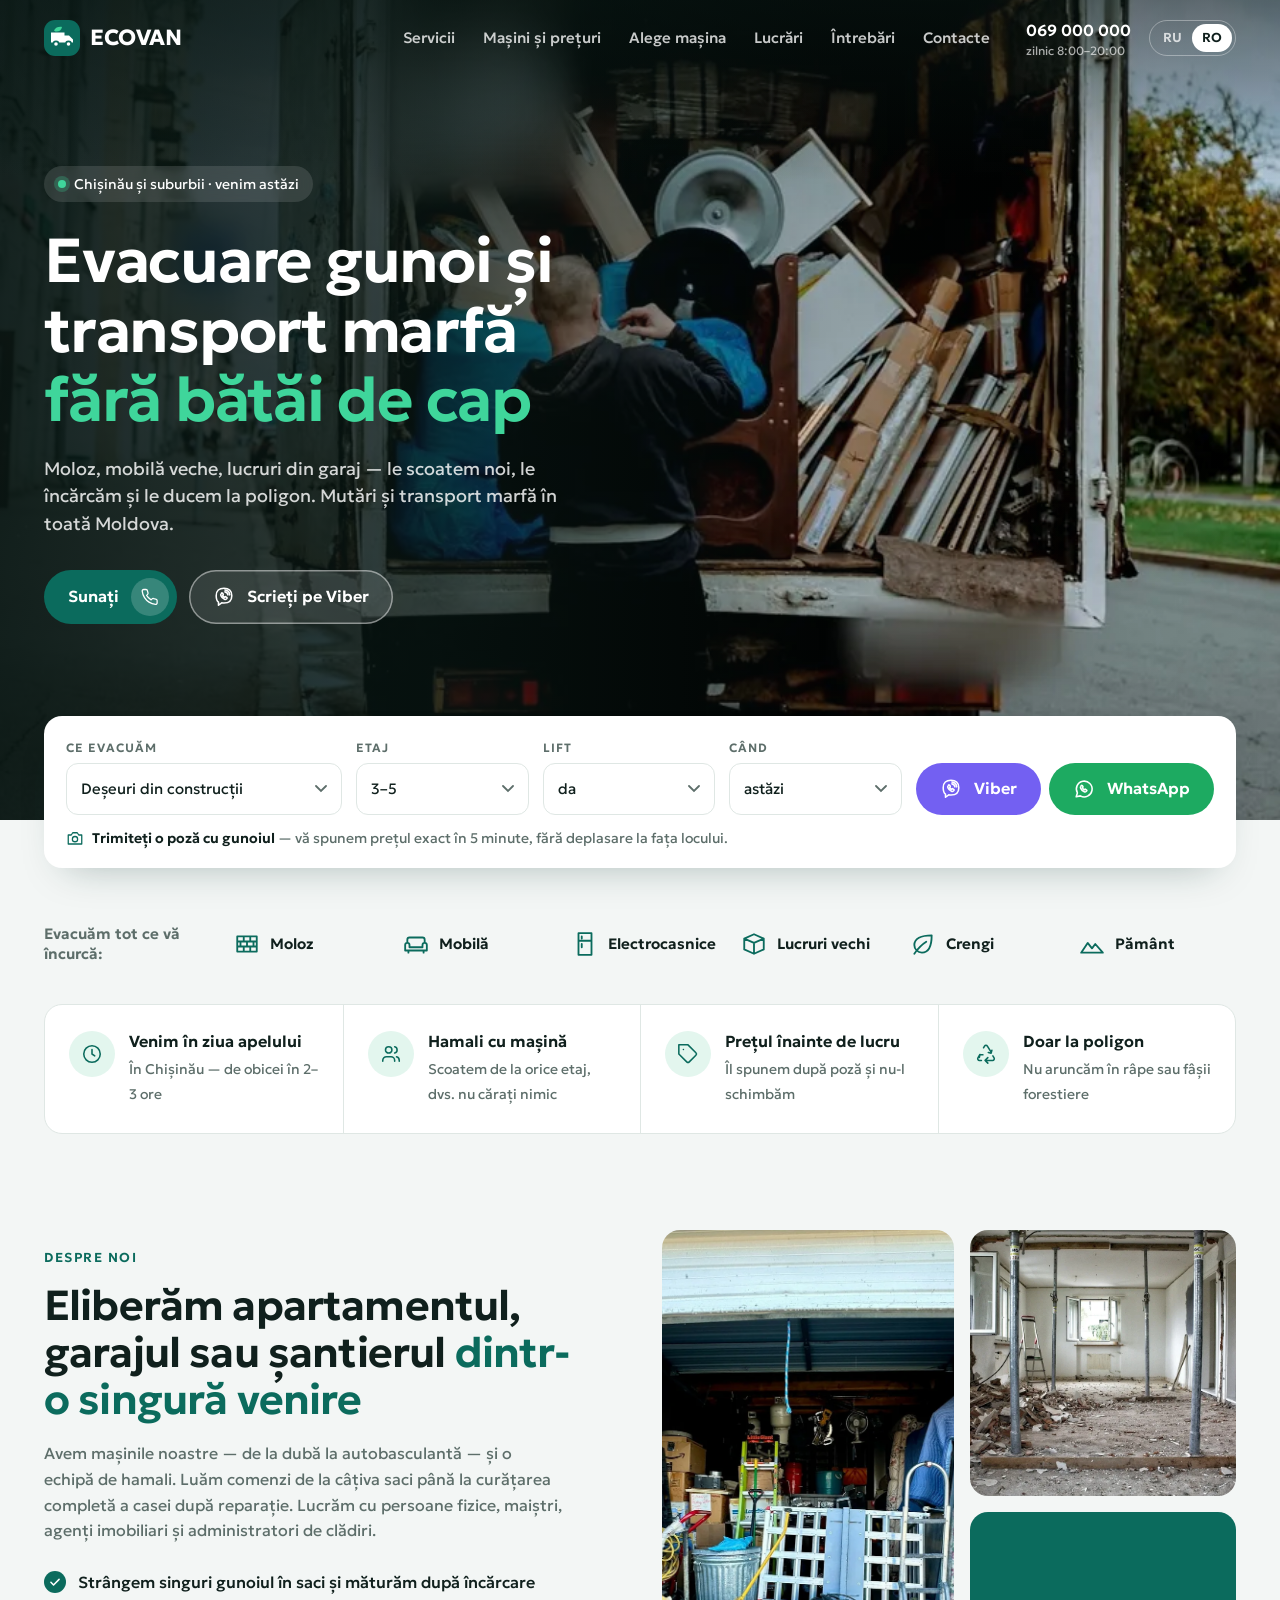
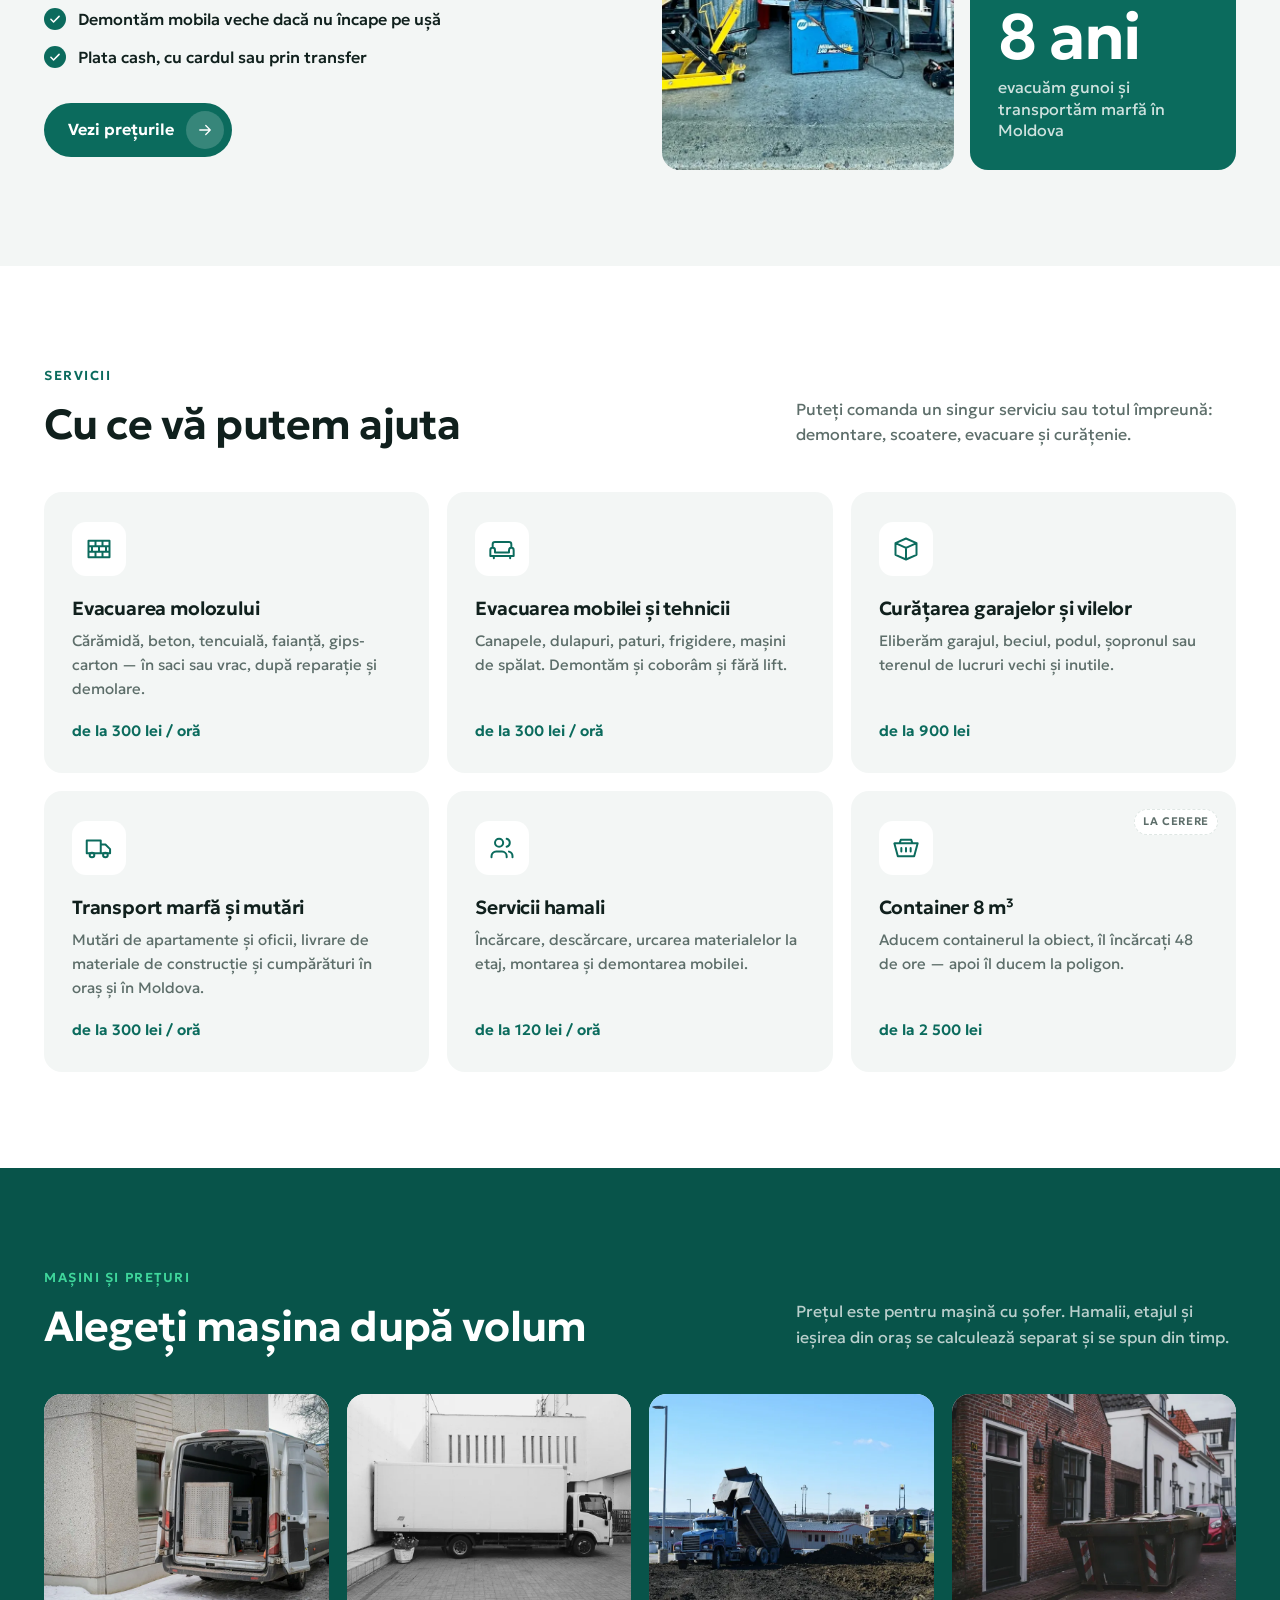
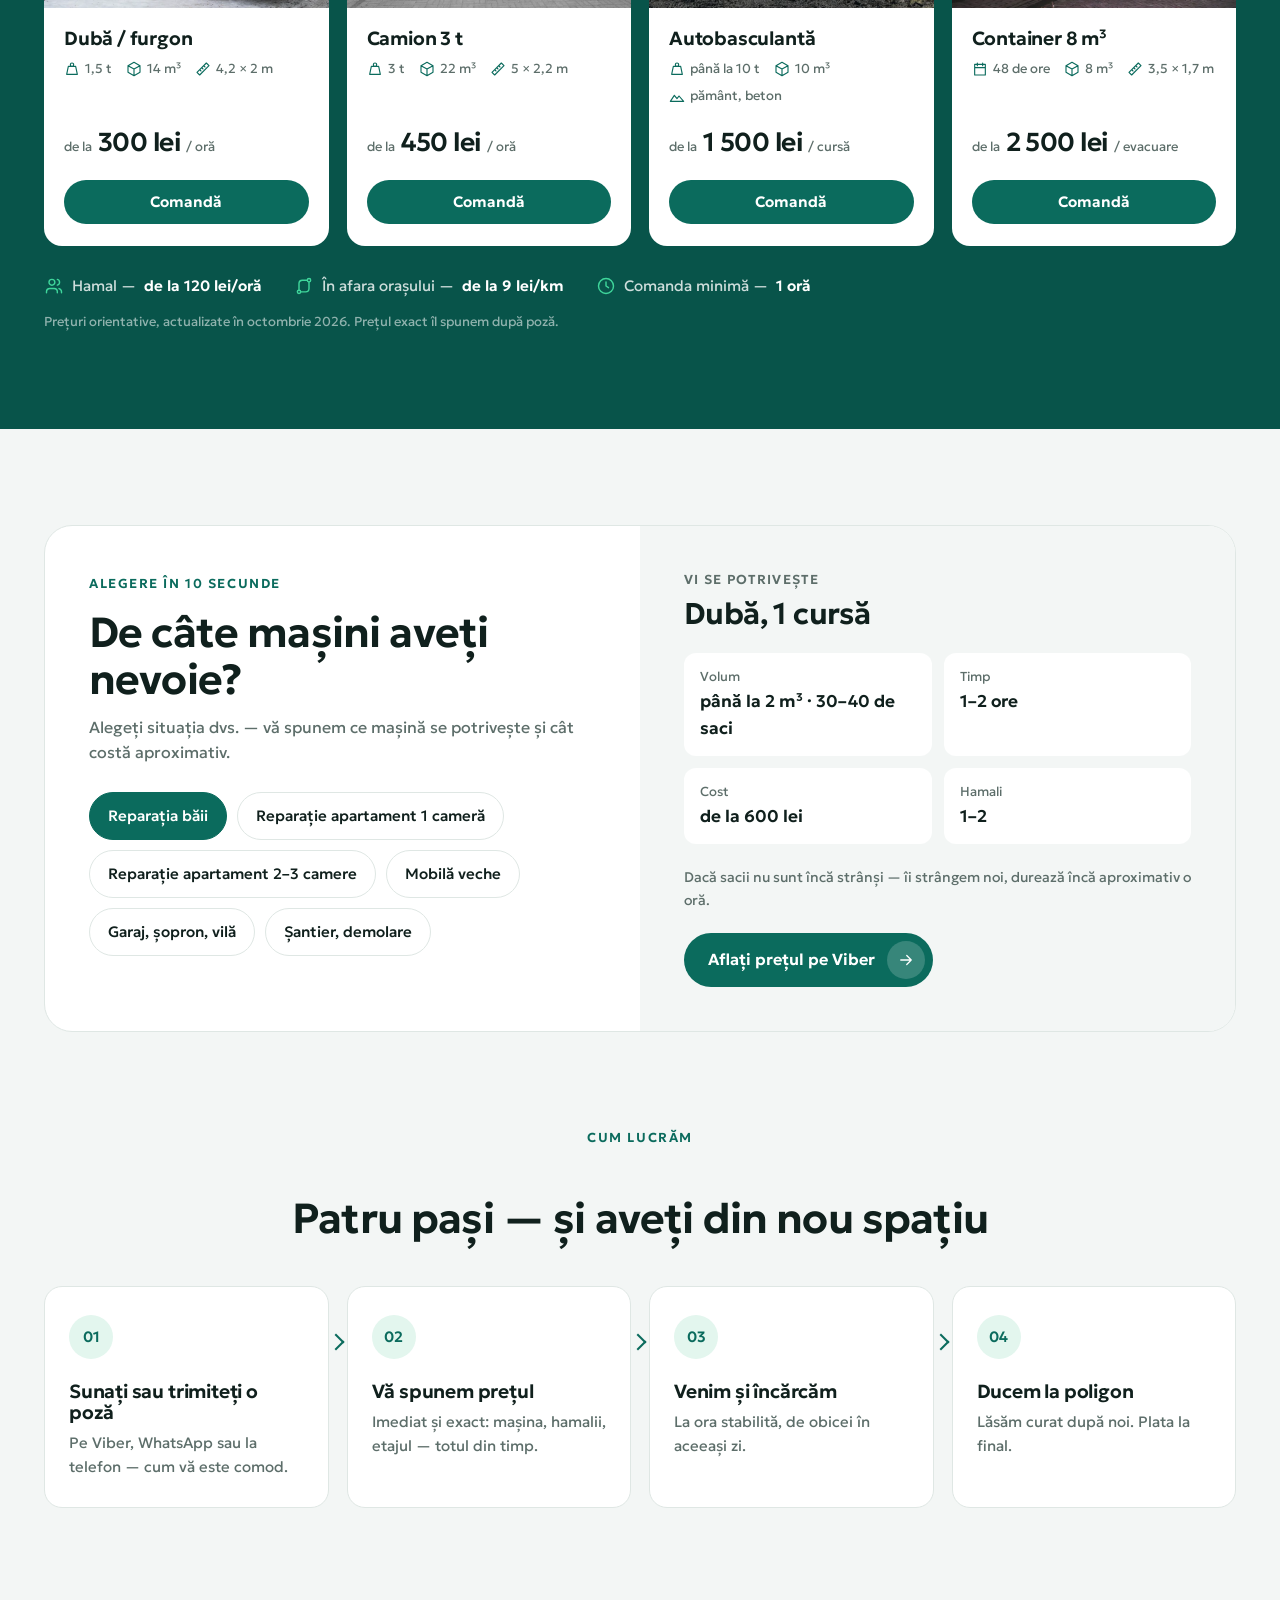
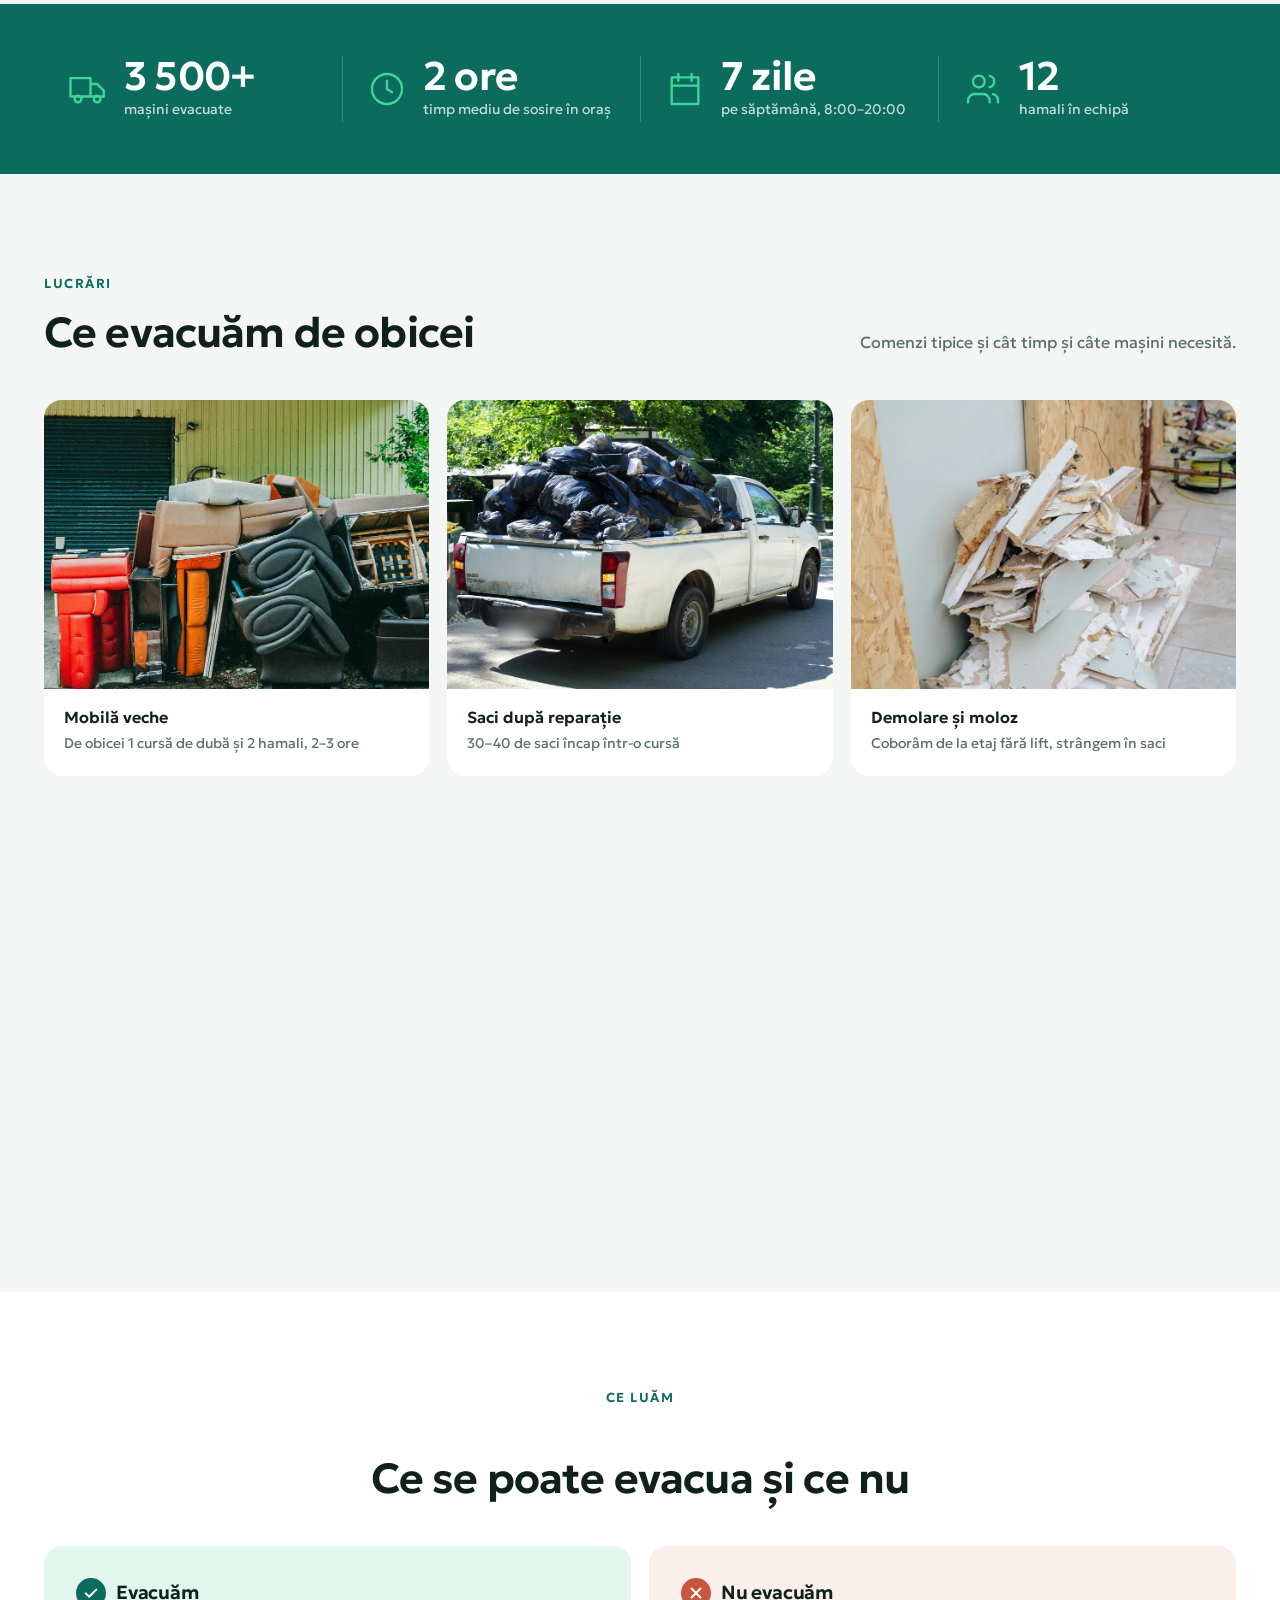
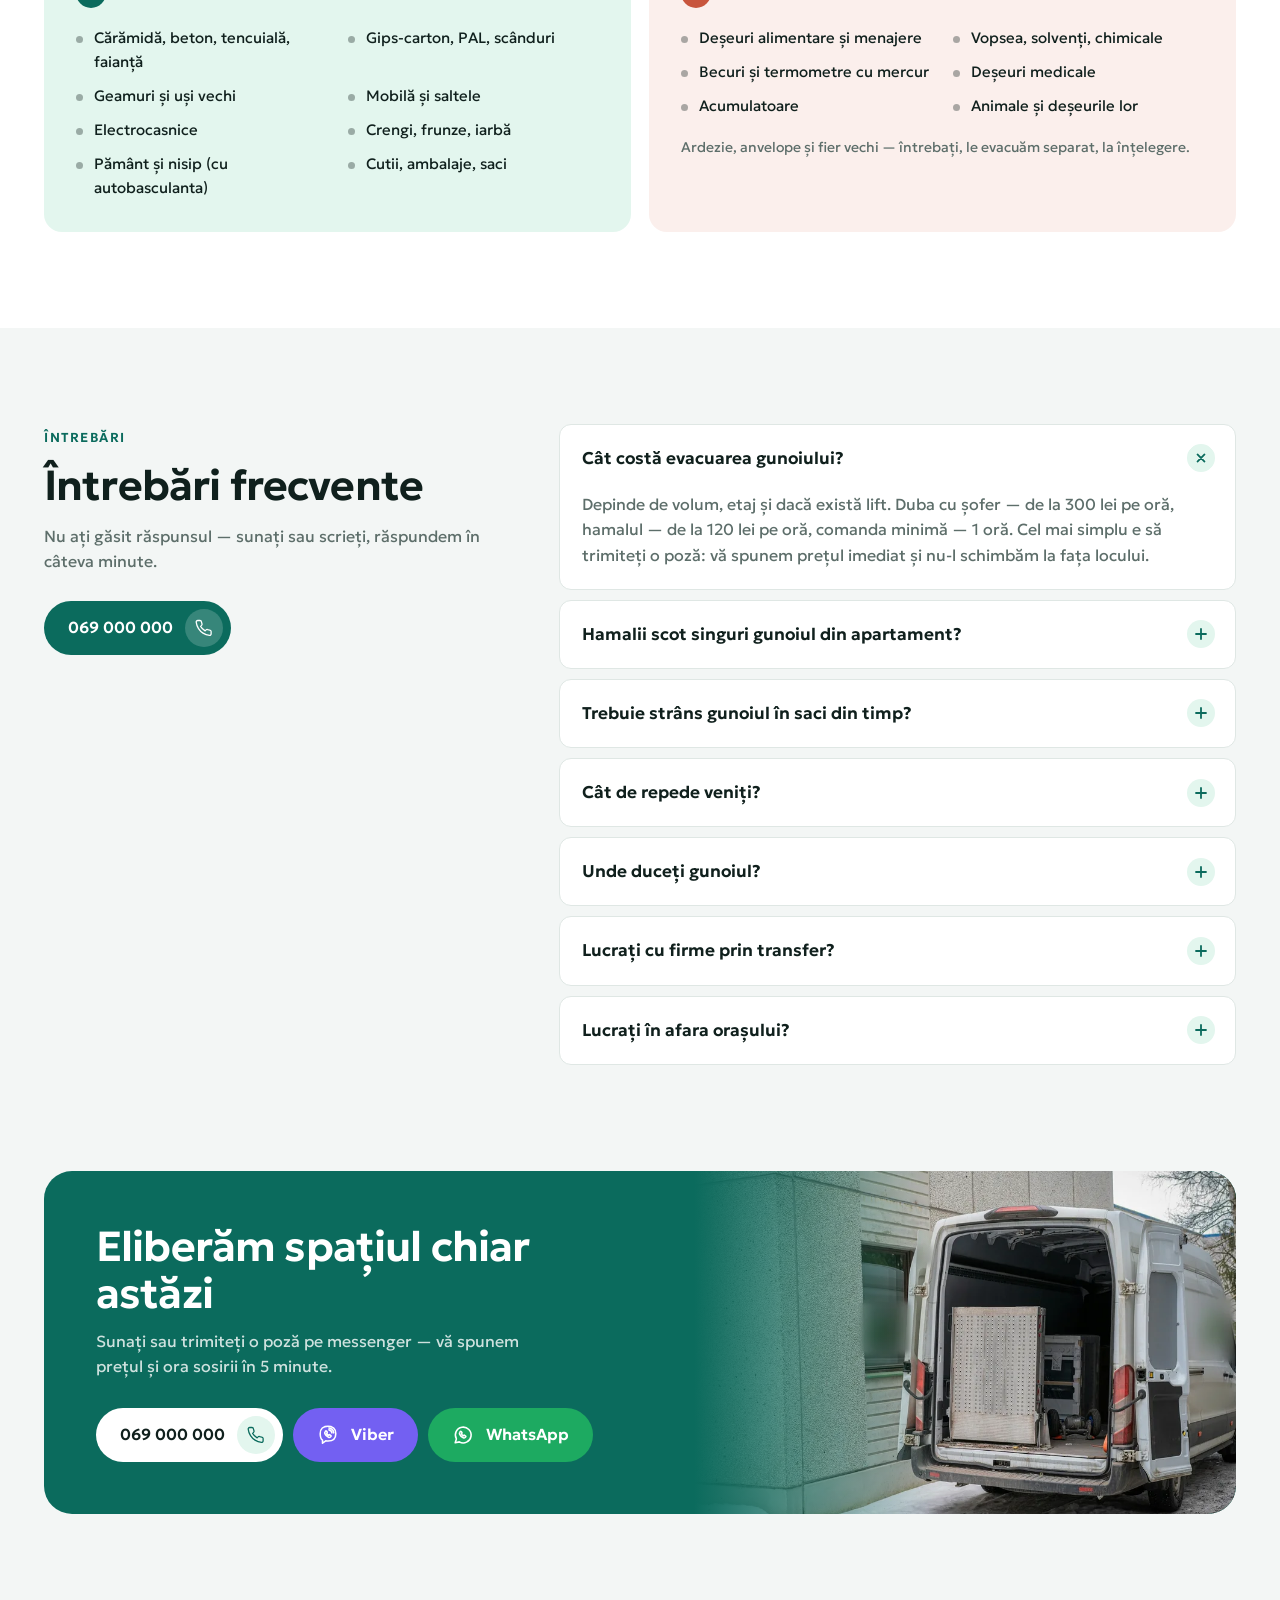
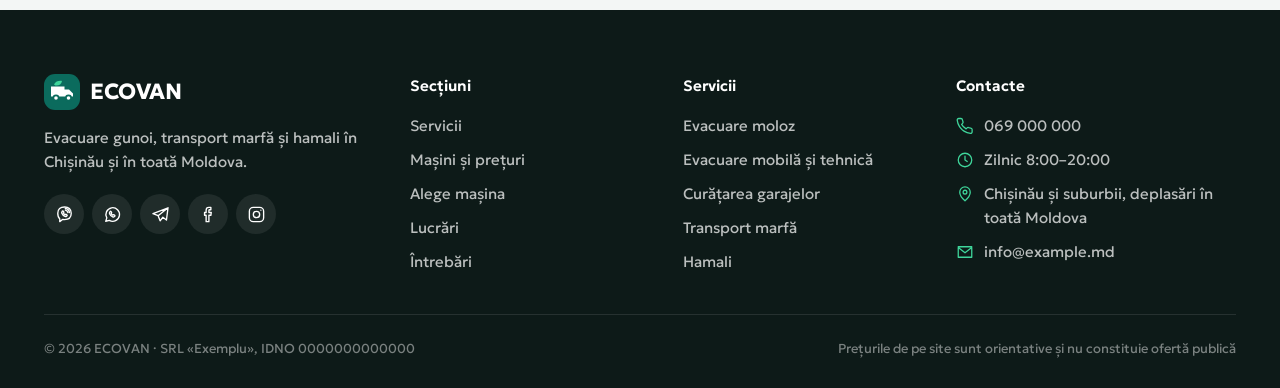
==== ro.html @ e7091908 "Add files via upload" ====
<!doctype html>
<html lang="ro">
<head>
<meta charset="utf-8">
<meta name="viewport" content="width=device-width,initial-scale=1">
<title>Evacuare gunoi și transport marfă în Chișinău — ECOVAN · 069 000 000</title>
<meta name="description" content="Evacuarea deșeurilor din construcții, a mobilei vechi și a lucrurilor inutile, cu hamali. Transport marfă și mutări în Chișinău și Moldova. Dubă de la 300 lei/oră, venim în ziua apelului. Trimiteți o poză — vă spunem prețul.">
<link rel="canonical" href="https://webonix-md.github.io/vyvoz/ro.html">
<link rel="alternate" hreflang="ru" href="https://webonix-md.github.io/vyvoz/">
<link rel="alternate" hreflang="ro" href="https://webonix-md.github.io/vyvoz/ro.html">
<meta property="og:type" content="website">
<meta property="og:locale" content="ro_RO">
<meta property="og:title" content="Evacuare gunoi și transport marfă în Chișinău — ECOVAN">
<meta property="og:description" content="Moloz, mobilă, lucruri vechi — scoatem, încărcăm, evacuăm. Dubă de la 300 lei/oră. Trimiteți o poză — vă spunem prețul.">
<meta property="og:url" content="https://webonix-md.github.io/vyvoz/ro.html">
<meta property="og:image" content="https://webonix-md.github.io/vyvoz/img/og/og-square-ro.jpg">
<meta property="og:image:width" content="1200">
<meta property="og:image:height" content="1200">
<meta name="theme-color" content="#0B6B5D">
<link rel="icon" href="favicon.svg" type="image/svg+xml">
<link rel="preload" href="fonts/Geologica-SemiBold.woff2" as="font" type="font/woff2" crossorigin>
<link rel="preload" href="fonts/Geologica-Regular.woff2" as="font" type="font/woff2" crossorigin>
<link rel="stylesheet" href="style.css">
<script type="application/ld+json">
{"@context":"https://schema.org","@type":"MovingCompany","name":"ECOVAN","description":"Evacuare gunoi, transport marfă și hamali în Chișinău","telephone":"+37369000000","url":"https://webonix-md.github.io/vyvoz/ro.html","image":"https://webonix-md.github.io/vyvoz/img/og/og-square-ro.jpg","priceRange":"de la 300 MDL","areaServed":"Chișinău","address":{"@type":"PostalAddress","addressLocality":"Chișinău","addressCountry":"MD"},"openingHours":"Mo-Su 08:00-20:00"}
</script>
</head>
<body>

<!-- ============ ИКОНКИ ============ -->
<svg width="0" height="0" style="position:absolute" aria-hidden="true">
  <symbol id="i-arrow" viewBox="0 0 24 24"><path d="M5 12h14M13 6l6 6-6 6"/></symbol>
  <symbol id="i-phone" viewBox="0 0 24 24"><path d="M21.5 16.9v3a2 2 0 0 1-2.2 2 19.8 19.8 0 0 1-8.6-3.1 19.5 19.5 0 0 1-6-6A19.8 19.8 0 0 1 1.6 4.2 2 2 0 0 1 3.6 2h3a2 2 0 0 1 2 1.7c.1.9.4 1.8.7 2.7a2 2 0 0 1-.5 2.1L7.5 9.8a16 16 0 0 0 6 6l1.3-1.3a2 2 0 0 1 2.1-.4c.9.3 1.8.6 2.7.7a2 2 0 0 1 1.9 2.1z"/></symbol>
  <symbol id="i-viber" viewBox="0 0 24 24"><path d="M12 2.5c5.2 0 8.5 2.4 8.5 8s-3.3 8-8.5 8c-.9 0-1.7-.1-2.5-.2L6 21v-3.5c-1.8-1.3-2.5-3.6-2.5-7 0-5.6 3.3-8 8.5-8z"/><path d="M9.3 7.7c.3-.3.7-.3 1 0l.8 1.1c.2.3.2.7-.1 1l-.4.4c.4.9 1.2 1.7 2.1 2.1l.4-.4c.3-.3.7-.3 1-.1l1.1.8c.3.3.3.7 0 1l-.6.6c-.5.5-1.3.6-2 .3a7.4 7.4 0 0 1-4-4c-.3-.7-.2-1.5.3-2zM13 6.4a4 4 0 0 1 3.3 3.3M13 4.4a6 6 0 0 1 5.3 5.3"/></symbol>
  <symbol id="i-wa" viewBox="0 0 24 24"><path d="M3.5 20.5l1.3-4.2A8.6 8.6 0 1 1 8 19.5z"/><path d="M9 8.2c.3-.3.7-.3 1 0l.8 1.1c.2.3.2.7-.1 1l-.4.4c.4.9 1.2 1.7 2.1 2.1l.4-.4c.3-.3.7-.3 1-.1l1.1.8c.3.3.3.7 0 1l-.6.6c-.5.5-1.3.6-2 .3a7.4 7.4 0 0 1-4-4c-.3-.7-.2-1.5.3-2z"/></symbol>
  <symbol id="i-truck" viewBox="0 0 24 24"><path d="M1.5 5.5h12v11h-12zM13.5 9h4l4 4v3.5h-8"/><circle cx="6" cy="18" r="2"/><circle cx="17.5" cy="18" r="2"/></symbol>
  <symbol id="i-bricks" viewBox="0 0 24 24"><path d="M3 5h18v14H3zM3 9.7h18M3 14.3h18M9 5v4.7M15 5v4.7M6 9.7v4.6M12 9.7v4.6M18 9.7v4.6M9 14.3V19M15 14.3V19"/></symbol>
  <symbol id="i-sofa" viewBox="0 0 24 24"><path d="M4 11V8a2 2 0 0 1 2-2h12a2 2 0 0 1 2 2v3M2 13a2 2 0 0 1 4 0v2h12v-2a2 2 0 0 1 4 0v5H2zM5 18v2M19 18v2"/></symbol>
  <symbol id="i-fridge" viewBox="0 0 24 24"><path d="M6 2h12v20H6zM6 9h12M9 5v2M9 12v3"/></symbol>
  <symbol id="i-box" viewBox="0 0 24 24"><path d="M3 7l9-4 9 4v10l-9 4-9-4zM3 7l9 4 9-4M12 11v10"/></symbol>
  <symbol id="i-leaf" viewBox="0 0 24 24"><path d="M11 20a7 7 0 0 1-7-7c0-6 6-9 16-9 0 10-3 16-9 16zM4 21c3.5-5 7-8.5 11-11"/></symbol>
  <symbol id="i-soil" viewBox="0 0 24 24"><path d="M2 20l6-9 4 5 3-4 7 8zM2 20h20"/></symbol>
  <symbol id="i-clock" viewBox="0 0 24 24"><circle cx="12" cy="12" r="9"/><path d="M12 7v5l3 2"/></symbol>
  <symbol id="i-users" viewBox="0 0 24 24"><path d="M16 20v-1a4 4 0 0 0-4-4H7a4 4 0 0 0-4 4v1M9.5 11a3.5 3.5 0 1 0 0-7 3.5 3.5 0 0 0 0 7zM21 20v-1a4 4 0 0 0-3-3.9M16 4.1a3.5 3.5 0 0 1 0 6.8"/></symbol>
  <symbol id="i-tag" viewBox="0 0 24 24"><path d="M20.6 13.4l-7.2 7.2a2 2 0 0 1-2.8 0L2 12V2h10l8.6 8.6a2 2 0 0 1 0 2.8zM7 7h.01"/></symbol>
  <symbol id="i-recycle" viewBox="0 0 24 24"><path d="M7 19H4.8a1.8 1.8 0 0 1-1.6-2.7L5.4 12.5M11 19h8.2a1.8 1.8 0 0 0 1.6-2.7l-1.3-2.2M14 16l-3 3 3 3M8.6 12.9l-3.2-.4-.6 3.2M9.3 5.2l1.1-1.9a1.8 1.8 0 0 1 3.1 0L17.6 10M14.5 10.3l3.1.8.8-3.1"/></symbol>
  <symbol id="i-check" viewBox="0 0 24 24"><path d="M5 12.5l4.5 4.5L19 7.5"/></symbol>
  <symbol id="i-x" viewBox="0 0 24 24"><path d="M6 6l12 12M18 6L6 18"/></symbol>
  <symbol id="i-skip" viewBox="0 0 24 24"><path d="M2 8h20l-3 11H5zM6.5 8l1-3h9l1 3M8 12v3M12 12v3M16 12v3"/></symbol>
  <symbol id="i-weight" viewBox="0 0 24 24"><path d="M6.5 8h11l2.5 12H4zM12 8a2.5 2.5 0 1 0 0-5 2.5 2.5 0 0 0 0 5z"/></symbol>
  <symbol id="i-cube" viewBox="0 0 24 24"><path d="M12 2l9 5v10l-9 5-9-5V7zM3 7l9 5 9-5M12 12v10"/></symbol>
  <symbol id="i-ruler" viewBox="0 0 24 24"><path d="M3 17L17 3l4 4L7 21zM7 13l2 2M10 10l2 2M13 7l2 2"/></symbol>
  <symbol id="i-pin" viewBox="0 0 24 24"><path d="M12 21s-7-6.2-7-11.5a7 7 0 0 1 14 0C19 14.8 12 21 12 21z"/><circle cx="12" cy="9.5" r="2.5"/></symbol>
  <symbol id="i-mail" viewBox="0 0 24 24"><path d="M3 5h18v14H3zM3 6l9 7 9-7"/></symbol>
  <symbol id="i-cal" viewBox="0 0 24 24"><path d="M4 5h16v16H4zM4 10h16M8 3v4M16 3v4"/></symbol>
  <symbol id="i-camera" viewBox="0 0 24 24"><path d="M3 8h4l2-3h6l2 3h4v12H3z"/><circle cx="12" cy="13.5" r="3.5"/></symbol>
  <symbol id="i-hammer" viewBox="0 0 24 24"><path d="M13.5 10.5l-9 9a2.1 2.1 0 0 1-3-3l9-9M10.5 7.5l3.5-3.5 6 6-3.5 3.5zM14.5 3.5L17 1l6 6-2.5 2.5"/></symbol>
  <symbol id="i-route" viewBox="0 0 24 24"><circle cx="6" cy="19" r="2"/><circle cx="18" cy="5" r="2"/><path d="M6 17V9a4 4 0 0 1 4-4h6M18 7v8a4 4 0 0 1-4 4H8"/></symbol>
  <symbol id="i-menu" viewBox="0 0 24 24"><path d="M4 7h16M4 12h16M4 17h16"/></symbol>
  <symbol id="i-tg" viewBox="0 0 24 24"><path d="M21.5 3.5L2.5 11l6.5 2.5 2.5 6.5 3.5-4.5 4.5 3.5zM9 13.5l12.5-10"/></symbol>
  <symbol id="i-fb" viewBox="0 0 24 24"><path d="M15 3h-2.5A3.5 3.5 0 0 0 9 6.5V9.5H7v3.5h2V21h3.5v-8H15l.5-3.5h-3V7a1 1 0 0 1 1-1H15z"/></symbol>
  <symbol id="i-ig" viewBox="0 0 24 24"><rect x="3" y="3" width="18" height="18" rx="5"/><circle cx="12" cy="12" r="4"/><path d="M17.5 6.5h.01"/></symbol>
</svg>

<!-- ============ ШАПКА ============ -->
<header class="hdr hdr--over">
  <div class="wrap">
    <a href="#" class="logo" aria-label="ECOVAN — pagina principală">
      <svg viewBox="0 0 36 36" aria-hidden="true"><rect width="36" height="36" rx="11" fill="#0B6B5D"/><path d="M7 12.5h13.5v10H7zM20.5 15.5h4.5l4 4v3h-8.5z" fill="#fff"/><circle cx="12" cy="24" r="2.6" fill="#fff" stroke="#0B6B5D" stroke-width="1.6"/><circle cx="24.5" cy="24" r="2.6" fill="#fff" stroke="#0B6B5D" stroke-width="1.6"/><path d="M10 10.5c1.5-3 4.5-4 8-3.6-.6 3.2-3 5-6.6 4.6" fill="#3FD69B"/></svg>
      ECOVAN
    </a>
    <nav class="nav" id="nav">
      <a href="#uslugi">Servicii</a>
      <a href="#ceny">Mașini și prețuri</a>
      <a href="#podbor">Alege mașina</a>
      <a href="#raboty">Lucrări</a>
      <a href="#voprosy">Întrebări</a>
      <a href="#kontakty">Contacte</a>
    </nav>
    <div class="hdr__r">
      <a class="hdr__tel" href="tel:+37369000000">069 000 000<small>zilnic 8:00–20:00</small></a>
      <div class="lang"><a href="index.html" hreflang="ru">RU</a><a href="ro.html" aria-current="page">RO</a></div>
      <button class="burger" id="burger" aria-label="Meniu" aria-expanded="false" aria-controls="nav"><svg class="i"><use href="#i-menu"/></svg></button>
    </div>
  </div>
</header>

<main>
<!-- ============ HERO ============ -->
<section class="hero">
    <div class="hero__box">
      <picture>
        <source media="(max-width:640px)" srcset="img/hero-m.webp">
        <img src="img/hero.webp" width="2200" height="1464" alt="Hamal încarcă mobilă veche și gunoi într-o dubă" fetchpriority="high">
      </picture>
      <div class="wrap hero__in"><div class="hero__txt">
        <div class="hero__badge"><i></i>Chișinău și suburbii · venim astăzi</div>
        <h1>Evacuare gunoi și transport marfă <span>fără bătăi de cap</span></h1>
        <p class="hero__lead">Moloz, mobilă veche, lucruri din garaj — le scoatem noi, le încărcăm și le ducem la poligon. Mutări și transport marfă în toată Moldova.</p>
        <div class="hero__cta">
          <a class="btn btn--p" href="tel:+37369000000">Sunați <span class="ar"><svg class="i"><use href="#i-phone"/></svg></span></a>
          <a class="btn btn--ghost" href="viber://chat?number=%2B37369000000"><svg class="i"><use href="#i-viber"/></svg>Scrieți pe Viber</a>
        </div>
      </div></div>
    </div>
  <div class="wrap">

    <!-- быстрая цена: не форма, а сборка сообщения в мессенджер -->
    <div class="quick rv" id="quick" data-msg="Bună ziua! Am nevoie de evacuare / transport: {what}. Etaj: {floor}, lift: {lift}. Când: {when}. Vă trimit acum o poză." data-copied="Textul a fost copiat — lipiți-l în chatul Viber și atașați o poză">
      <div class="quick__row">
        <div><label for="q-what">Ce evacuăm</label>
          <select id="q-what"><option>Deșeuri din construcții</option><option>Mobilă veche, electrocasnice</option><option>Lucruri din garaj, beci, vilă</option><option>Mutare / transport marfă</option></select></div>
        <div><label for="q-floor">Etaj</label>
          <select id="q-floor"><option>Casă particulară</option><option>1–2</option><option selected>3–5</option><option>6 și mai sus</option></select></div>
        <div><label for="q-lift">Lift</label>
          <select id="q-lift"><option>da</option><option>nu</option><option>de marfă</option></select></div>
        <div><label for="q-when">Când</label>
          <select id="q-when"><option>astăzi</option><option>mâine</option><option>săptămâna aceasta</option></select></div>
        <div class="quick__btns">
          <a class="btn btn--viber js-viber" href="viber://chat?number=%2B37369000000"><svg class="i"><use href="#i-viber"/></svg>Viber</a>
          <a class="btn btn--wa js-wa" href="https://wa.me/37369000000" target="_blank" rel="noopener"><svg class="i"><use href="#i-wa"/></svg>WhatsApp</a>
        </div>
      </div>
      <p class="quick__note"><svg class="i"><use href="#i-camera"/></svg><span><b>Trimiteți o poză cu gunoiul</b> — vă spunem prețul exact în 5 minute, fără deplasare la fața locului.</span></p>
    </div>
  </div>
</section>

<!-- ============ ЧТО ВЫВОЗИМ ============ -->
<section class="what">
  <div class="wrap what__in rv">
    <p class="what__t">Evacuăm tot ce vă încurcă:</p>
    <ul class="what__list">
      <li><svg class="i"><use href="#i-bricks"/></svg>Moloz</li>
      <li><svg class="i"><use href="#i-sofa"/></svg>Mobilă</li>
      <li><svg class="i"><use href="#i-fridge"/></svg>Electrocasnice</li>
      <li><svg class="i"><use href="#i-box"/></svg>Lucruri vechi</li>
      <li><svg class="i"><use href="#i-leaf"/></svg>Crengi</li>
      <li><svg class="i"><use href="#i-soil"/></svg>Pământ</li>
    </ul>
  </div>
</section>

<!-- ============ 4 ПРЕИМУЩЕСТВА ============ -->
<section class="feats">
  <div class="wrap">
    <div class="feats__grid rv">
      <div class="feat"><span class="ico"><svg class="i"><use href="#i-clock"/></svg></span><div><b>Venim în ziua apelului</b><span>În Chișinău — de obicei în 2–3 ore</span></div></div>
      <div class="feat"><span class="ico"><svg class="i"><use href="#i-users"/></svg></span><div><b>Hamali cu mașină</b><span>Scoatem de la orice etaj, dvs. nu cărați nimic</span></div></div>
      <div class="feat"><span class="ico"><svg class="i"><use href="#i-tag"/></svg></span><div><b>Prețul înainte de lucru</b><span>Îl spunem după poză și nu-l schimbăm</span></div></div>
      <div class="feat"><span class="ico"><svg class="i"><use href="#i-recycle"/></svg></span><div><b>Doar la poligon</b><span>Nu aruncăm în râpe sau fâșii forestiere</span></div></div>
    </div>
  </div>
</section>

<!-- ============ О НАС ============ -->
<section class="sec about">
  <div class="wrap about__grid">
    <div class="rv">
      <span class="eyebrow">Despre noi</span>
      <h2>Eliberăm apartamentul, garajul sau șantierul <span class="hl">dintr-o singură venire</span></h2>
      <p>Avem mașinile noastre — de la dubă la autobasculantă — și o echipă de hamali. Luăm comenzi de la câțiva saci până la curățarea completă a casei după reparație. Lucrăm cu persoane fizice, maiștri, agenți imobiliari și administratori de clădiri.</p>
      <ul class="checks">
        <li><svg class="i"><use href="#i-check"/></svg>Strângem singuri gunoiul în saci și măturăm după încărcare</li>
        <li><svg class="i"><use href="#i-check"/></svg>Demontăm mobila veche dacă nu încape pe ușă</li>
        <li><svg class="i"><use href="#i-check"/></svg>Plata cash, cu cardul sau prin transfer</li>
      </ul>
      <a class="btn btn--p" href="#ceny">Vezi prețurile <span class="ar"><svg class="i"><use href="#i-arrow"/></svg></span></a>
    </div>
    <div class="collage rv">
      <img class="c1" src="img/about-1.webp" width="900" height="1125" alt="Garaj plin de lucruri vechi și unelte" loading="lazy">
      <img class="c2" src="img/about-2.webp" width="700" height="700" alt="Cameră după demolare, cu moloz pe podea" loading="lazy">
      <div class="num"><b>8 ani</b><span>evacuăm gunoi și transportăm marfă în Moldova</span></div>
    </div>
  </div>
</section>

<!-- ============ УСЛУГИ ============ -->
<section class="sec svc" id="uslugi">
  <div class="wrap">
    <div class="sec-head rv">
      <div><span class="eyebrow">Servicii</span><h2>Cu ce vă putem ajuta</h2></div>
      <p>Puteți comanda un singur serviciu sau totul împreună: demontare, scoatere, evacuare și curățenie.</p>
    </div>
    <div class="svc__grid">
      <article class="card rv"><span class="ico"><svg class="i"><use href="#i-bricks"/></svg></span><h3>Evacuarea molozului</h3><p>Cărămidă, beton, tencuială, faianță, gips-carton — în saci sau vrac, după reparație și demolare.</p><span class="card__price">de la 300 lei / oră</span></article>
      <article class="card rv"><span class="ico"><svg class="i"><use href="#i-sofa"/></svg></span><h3>Evacuarea mobilei și tehnicii</h3><p>Canapele, dulapuri, paturi, frigidere, mașini de spălat. Demontăm și coborâm și fără lift.</p><span class="card__price">de la 300 lei / oră</span></article>
      <article class="card rv"><span class="ico"><svg class="i"><use href="#i-box"/></svg></span><h3>Curățarea garajelor și vilelor</h3><p>Eliberăm garajul, beciul, podul, șopronul sau terenul de lucruri vechi și inutile.</p><span class="card__price">de la 900 lei</span></article>
      <article class="card rv"><span class="ico"><svg class="i"><use href="#i-truck"/></svg></span><h3>Transport marfă și mutări</h3><p>Mutări de apartamente și oficii, livrare de materiale de construcție și cumpărături în oraș și în Moldova.</p><span class="card__price">de la 300 lei / oră</span></article>
      <article class="card rv"><span class="ico"><svg class="i"><use href="#i-users"/></svg></span><h3>Servicii hamali</h3><p>Încărcare, descărcare, urcarea materialelor la etaj, montarea și demontarea mobilei.</p><span class="card__price">de la 120 lei / oră</span></article>
      <article class="card card--opt rv" data-opt="la cerere"><span class="ico"><svg class="i"><use href="#i-skip"/></svg></span><h3>Container 8 m³</h3><p>Aducem containerul la obiect, îl încărcați 48 de ore — apoi îl ducem la poligon.</p><span class="card__price">de la 2 500 lei</span></article>
    </div>
  </div>
</section>

<!-- ============ МАШИНЫ И ЦЕНЫ ============ -->
<section class="sec cars" id="ceny">
  <div class="wrap">
    <div class="sec-head rv">
      <div><span class="eyebrow">Mașini și prețuri</span><h2>Alegeți mașina după volum</h2></div>
      <p>Prețul este pentru mașină cu șofer. Hamalii, etajul și ieșirea din oraș se calculează separat și se spun din timp.</p>
    </div>
    <div class="cars__grid">
      <article class="car rv">
        <img src="img/car-van.webp" width="800" height="600" alt="Dubă de marfă cu ușile din spate deschise" loading="lazy">
        <div class="car__b">
          <h3>Dubă / furgon</h3>
          <div class="car__specs"><span><svg class="i"><use href="#i-weight"/></svg>1,5 t</span><span><svg class="i"><use href="#i-cube"/></svg>14 m³</span><span><svg class="i"><use href="#i-ruler"/></svg>4,2 × 2 m</span></div>
          <div class="car__price"><small>de la</small><b>300 lei</b><small>/ oră</small></div>
          <a class="btn btn--p btn--sm" href="viber://chat?number=%2B37369000000">Comandă</a>
        </div>
      </article>
      <article class="car rv">
        <img src="img/car-box.webp" width="800" height="600" alt="Camion cu dubă" loading="lazy">
        <div class="car__b">
          <h3>Camion 3 t</h3>
          <div class="car__specs"><span><svg class="i"><use href="#i-weight"/></svg>3 t</span><span><svg class="i"><use href="#i-cube"/></svg>22 m³</span><span><svg class="i"><use href="#i-ruler"/></svg>5 × 2,2 m</span></div>
          <div class="car__price"><small>de la</small><b>450 lei</b><small>/ oră</small></div>
          <a class="btn btn--p btn--sm" href="viber://chat?number=%2B37369000000">Comandă</a>
        </div>
      </article>
      <article class="car rv">
        <img src="img/car-dump.webp" width="800" height="600" alt="Autobasculantă descarcă pământ" loading="lazy">
        <div class="car__b">
          <h3>Autobasculantă</h3>
          <div class="car__specs"><span><svg class="i"><use href="#i-weight"/></svg>până la 10 t</span><span><svg class="i"><use href="#i-cube"/></svg>10 m³</span><span><svg class="i"><use href="#i-soil"/></svg>pământ, beton</span></div>
          <div class="car__price"><small>de la</small><b>1 500 lei</b><small>/ cursă</small></div>
          <a class="btn btn--p btn--sm" href="viber://chat?number=%2B37369000000">Comandă</a>
        </div>
      </article>
      <article class="car rv">
        <img src="img/car-skip.webp" width="800" height="600" alt="Container metalic pentru moloz lângă o casă" loading="lazy">
        <div class="car__b">
          <h3>Container 8 m³</h3>
          <div class="car__specs"><span><svg class="i"><use href="#i-cal"/></svg>48 de ore</span><span><svg class="i"><use href="#i-cube"/></svg>8 m³</span><span><svg class="i"><use href="#i-ruler"/></svg>3,5 × 1,7 m</span></div>
          <div class="car__price"><small>de la</small><b>2 500 lei</b><small>/ evacuare</small></div>
          <a class="btn btn--p btn--sm" href="viber://chat?number=%2B37369000000">Comandă</a>
        </div>
      </article>
    </div>
    <div class="cars__extra rv">
      <span><svg class="i"><use href="#i-users"/></svg>Hamal — <b>de la 120 lei/oră</b></span>
      <span><svg class="i"><use href="#i-route"/></svg>În afara orașului — <b>de la 9 lei/km</b></span>
      <span><svg class="i"><use href="#i-clock"/></svg>Comanda minimă — <b>1 oră</b></span>
    </div>
    <p class="cars__date">Prețuri orientative, actualizate în octombrie 2026. Prețul exact îl spunem după poză.</p>
  </div>
</section>

<!-- ============ ПОДБОР МАШИНЫ ============ -->
<section class="sec calc" id="podbor">
  <div class="wrap">
    <div class="calc__box rv">
      <div class="calc__l">
        <span class="eyebrow">Alegere în 10 secunde</span>
        <h2>De câte mașini aveți nevoie?</h2>
        <p>Alegeți situația dvs. — vă spunem ce mașină se potrivește și cât costă aproximativ.</p>
        <div class="chips" id="chips" role="group" aria-label="Tipul lucrării">
          <button class="chip" data-k="bath" aria-pressed="true">Reparația băii</button>
          <button class="chip" data-k="flat1" aria-pressed="false">Reparație apartament 1 cameră</button>
          <button class="chip" data-k="flat3" aria-pressed="false">Reparație apartament 2–3 camere</button>
          <button class="chip" data-k="furn" aria-pressed="false">Mobilă veche</button>
          <button class="chip" data-k="garage" aria-pressed="false">Garaj, șopron, vilă</button>
          <button class="chip" data-k="build" aria-pressed="false">Șantier, demolare</button>
        </div>
      </div>
      <div class="calc__r" aria-live="polite">
        <span class="res__tag">Vi se potrivește</span>
        <div id="res">
          <div class="res__car" id="r-car"></div>
          <div class="res__rows">
            <div><small>Volum</small><b id="r-vol"></b></div>
            <div><small>Timp</small><b id="r-time"></b></div>
            <div><small>Cost</small><b id="r-price"></b></div>
            <div><small>Hamali</small><b id="r-men"></b></div>
          </div>
          <p class="res__note" id="r-note"></p>
        </div>
        <a class="btn btn--p" href="viber://chat?number=%2B37369000000">Aflați prețul pe Viber <span class="ar"><svg class="i"><use href="#i-arrow"/></svg></span></a>
      </div>
    </div>
  </div>
  <script type="application/json" id="calc-data">
  {
    "bath":  {"car":"Dubă, 1 cursă","vol":"până la 2 m³ · 30–40 de saci","time":"1–2 ore","price":"de la 600 lei","men":"1–2","note":"Dacă sacii nu sunt încă strânși — îi strângem noi, durează încă aproximativ o oră."},
    "flat1": {"car":"Dubă, 2 curse sau container 8 m³","vol":"4–6 m³","time":"3–4 ore","price":"de la 1 200 lei","men":"2","note":"Dacă reparația durează săptămâni — e mai avantajos un container, încărcat pe parcurs."},
    "flat3": {"car":"Container 8 m³ sau autobasculantă","vol":"8–12 m³","time":"1–2 zile de încărcare","price":"de la 2 500 lei","men":"la dorință","note":"Pentru volume mari calculăm pe curse — e mai ieftin decât duba cu plata pe oră."},
    "furn":  {"car":"Dubă + hamali","vol":"canapea, dulap, pat ≈ 6–10 m³","time":"2–3 ore","price":"de la 800 lei","men":"2","note":"Demontăm dulapurile și paturile pe loc dacă nu încap pe ușă sau în lift."},
    "garage":{"car":"Dubă sau camion 3 t","vol":"6–20 m³","time":"2–4 ore","price":"de la 900 lei","men":"2","note":"Putem sorta fierul vechi și lucrurile bune — uneori asta reduce prețul."},
    "build": {"car":"Autobasculantă 10 t","vol":"până la 10 m³ pe cursă","time":"după graficul șantierului","price":"de la 1 500 lei / cursă","men":"nu e nevoie","note":"Betonul, cărămida și pământul după demolare le evacuăm cu autobasculanta, încărcăm cu excavator sau bobcat."}
  }
  </script>
</section>

<!-- ============ КАК РАБОТАЕМ ============ -->
<section class="sec steps-sec" style="padding-top:0">
  <div class="wrap">
    <div class="sec-head sec-head--c rv">
      <span class="eyebrow">Cum lucrăm</span>
      <h2>Patru pași — și aveți din nou spațiu</h2>
    </div>
    <div class="steps">
      <div class="step rv"><span class="step__n">01</span><h3>Sunați sau trimiteți o poză</h3><p>Pe Viber, WhatsApp sau la telefon — cum vă este comod.</p></div>
      <div class="step rv"><span class="step__n">02</span><h3>Vă spunem prețul</h3><p>Imediat și exact: mașina, hamalii, etajul — totul din timp.</p></div>
      <div class="step rv"><span class="step__n">03</span><h3>Venim și încărcăm</h3><p>La ora stabilită, de obicei în aceeași zi.</p></div>
      <div class="step rv"><span class="step__n">04</span><h3>Ducem la poligon</h3><p>Lăsăm curat după noi. Plata la final.</p></div>
    </div>
  </div>
</section>

<!-- ============ ЦИФРЫ ============ -->
<section class="stats">
  <div class="wrap stats__grid">
    <div class="stat rv"><svg class="i"><use href="#i-truck"/></svg><div><b>3 500+</b><span>mașini evacuate</span></div></div>
    <div class="stat rv"><svg class="i"><use href="#i-clock"/></svg><div><b>2 ore</b><span>timp mediu de sosire în oraș</span></div></div>
    <div class="stat rv"><svg class="i"><use href="#i-cal"/></svg><div><b>7 zile</b><span>pe săptămână, 8:00–20:00</span></div></div>
    <div class="stat rv"><svg class="i"><use href="#i-users"/></svg><div><b>12</b><span>hamali în echipă</span></div></div>
  </div>
</section>

<!-- ============ РАБОТЫ ============ -->
<section class="sec works" id="raboty">
  <div class="wrap">
    <div class="sec-head rv">
      <div><span class="eyebrow">Lucrări</span><h2>Ce evacuăm de obicei</h2></div>
      <p>Comenzi tipice și cât timp și câte mașini necesită.</p>
    </div>
    <div class="works__grid">
      <div class="work rv"><figure><img src="img/work-1.webp" width="900" height="675" alt="Mobilă tapițată veche lângă un garaj" loading="lazy"></figure><figcaption><b>Mobilă veche</b><span>De obicei 1 cursă de dubă și 2 hamali, 2–3 ore</span></figcaption></div>
      <div class="work rv"><figure><img src="img/work-2.webp" width="900" height="675" alt="Benă de pick-up plină cu saci de gunoi" loading="lazy"></figure><figcaption><b>Saci după reparație</b><span>30–40 de saci încap într-o cursă</span></figcaption></div>
      <div class="work rv"><figure><img src="img/work-3.webp" width="900" height="675" alt="Grămadă de gips-carton spart într-un apartament" loading="lazy"></figure><figcaption><b>Demolare și moloz</b><span>Coborâm de la etaj fără lift, strângem în saci</span></figcaption></div>
      <div class="work rv"><figure><img src="img/work-4.webp" width="900" height="675" alt="Hamal duce un cărucior cu cutii spre dubă" loading="lazy"></figure><figcaption><b>Mutări și livrări</b><span>Apartament, oficiu, depozit — cu ambalare și montare</span></figcaption></div>
      <div class="work rv"><figure><img src="img/work-5.webp" width="900" height="675" alt="Un om duce o saltea veche pe stradă" loading="lazy"></figure><figcaption><b>Saltele, canapele, paturi</b><span>Chiar și un singur obiect — fără volum minim</span></figcaption></div>
      <div class="works__more rv"><p>Trimiteți o poză cu gunoiul<span>Vă spunem ce mașină trebuie și cât va costa.</span></p><a class="btn btn--viber" href="viber://chat?number=%2B37369000000"><svg class="i"><use href="#i-viber"/></svg>Trimite poza</a></div>
    </div>
  </div>
</section>

<!-- ============ МОЖНО / НЕЛЬЗЯ ============ -->
<section class="sec rules">
  <div class="wrap">
    <div class="sec-head sec-head--c rv">
      <span class="eyebrow">Ce luăm</span>
      <h2>Ce se poate evacua și ce nu</h2>
    </div>
    <div class="rules__grid">
      <div class="rule rule--ok rv">
        <h3><svg class="i"><use href="#i-check"/></svg>Evacuăm</h3>
        <ul>
          <li>Cărămidă, beton, tencuială, faianță</li>
          <li>Gips-carton, PAL, scânduri</li>
          <li>Geamuri și uși vechi</li>
          <li>Mobilă și saltele</li>
          <li>Electrocasnice</li>
          <li>Crengi, frunze, iarbă</li>
          <li>Pământ și nisip (cu autobasculanta)</li>
          <li>Cutii, ambalaje, saci</li>
        </ul>
      </div>
      <div class="rule rule--no rv">
        <h3><svg class="i"><use href="#i-x"/></svg>Nu evacuăm</h3>
        <ul>
          <li>Deșeuri alimentare și menajere</li>
          <li>Vopsea, solvenți, chimicale</li>
          <li>Becuri și termometre cu mercur</li>
          <li>Deșeuri medicale</li>
          <li>Acumulatoare</li>
          <li>Animale și deșeurile lor</li>
        </ul>
        <p>Ardezie, anvelope și fier vechi — întrebați, le evacuăm separat, la înțelegere.</p>
      </div>
    </div>
  </div>
</section>

<!-- ============ FAQ ============ -->
<section class="sec faq" id="voprosy">
  <div class="wrap faq__grid">
    <div class="faq__side rv">
      <span class="eyebrow">Întrebări</span>
      <h2>Întrebări frecvente</h2>
      <p>Nu ați găsit răspunsul — sunați sau scrieți, răspundem în câteva minute.</p>
      <a class="btn btn--p" href="tel:+37369000000">069 000 000 <span class="ar"><svg class="i"><use href="#i-phone"/></svg></span></a>
    </div>
    <div class="rv">
      <details open><summary>Cât costă evacuarea gunoiului?</summary><p>Depinde de volum, etaj și dacă există lift. Duba cu șofer — de la 300 lei pe oră, hamalul — de la 120 lei pe oră, comanda minimă — 1 oră. Cel mai simplu e să trimiteți o poză: vă spunem prețul imediat și nu-l schimbăm la fața locului.</p></details>
      <details><summary>Hamalii scot singuri gunoiul din apartament?</summary><p>Da, de la orice etaj — în saci sau vrac. Dacă nu e lift, durează mai mult, de aceea e bine să spuneți etajul din timp.</p></details>
      <details><summary>Trebuie strâns gunoiul în saci din timp?</summary><p>E de dorit, așa e mai rapid și mai ieftin. Dar putem aduce saci și strânge totul noi.</p></details>
      <details><summary>Cât de repede veniți?</summary><p>În Chișinău — de obicei în ziua apelului, în 2–3 ore. Se poate comanda și la o oră anume.</p></details>
      <details><summary>Unde duceți gunoiul?</summary><p>Doar la poligonul oficial. Nu aruncăm în fâșii forestiere sau râpe — pentru asta sunt amendați și dvs., și noi.</p></details>
      <details><summary>Lucrați cu firme prin transfer?</summary><p>Da. Emitem factură și e-Factura, putem lucra cu contract pentru evacuare regulată de pe șantier sau din magazin.</p></details>
      <details><summary>Lucrați în afara orașului?</summary><p>Da, în suburbii și în toată Moldova. În afara orașului se adaugă de la 9 lei pe kilometru.</p></details>
    </div>
  </div>
</section>

<!-- ============ CTA ============ -->
<section class="cta">
  <div class="wrap">
    <div class="cta__box rv">
      <div class="cta__t">
        <h2>Eliberăm spațiul chiar astăzi</h2>
        <p>Sunați sau trimiteți o poză pe messenger — vă spunem prețul și ora sosirii în 5 minute.</p>
        <div class="cta__btns">
          <a class="btn btn--w" href="tel:+37369000000">069 000 000 <span class="ar"><svg class="i"><use href="#i-phone"/></svg></span></a>
          <a class="btn btn--viber" href="viber://chat?number=%2B37369000000"><svg class="i"><use href="#i-viber"/></svg>Viber</a>
          <a class="btn btn--wa" href="https://wa.me/37369000000" target="_blank" rel="noopener"><svg class="i"><use href="#i-wa"/></svg>WhatsApp</a>
        </div>
      </div>
      <div class="cta__img"><img src="img/cta.webp" width="900" height="675" alt="" loading="lazy"></div>
    </div>
  </div>
</section>
</main>

<!-- ============ ПОДВАЛ ============ -->
<footer class="foot" id="kontakty">
  <div class="wrap">
    <div class="foot__grid">
      <div>
        <a href="#" class="logo"><svg viewBox="0 0 36 36" aria-hidden="true"><rect width="36" height="36" rx="11" fill="#0B6B5D"/><path d="M7 12.5h13.5v10H7zM20.5 15.5h4.5l4 4v3h-8.5z" fill="#fff"/><circle cx="12" cy="24" r="2.6" fill="#fff" stroke="#0B6B5D" stroke-width="1.6"/><circle cx="24.5" cy="24" r="2.6" fill="#fff" stroke="#0B6B5D" stroke-width="1.6"/><path d="M10 10.5c1.5-3 4.5-4 8-3.6-.6 3.2-3 5-6.6 4.6" fill="#3FD69B"/></svg>ECOVAN</a>
        <p>Evacuare gunoi, transport marfă și hamali în Chișinău și în toată Moldova.</p>
        <div class="foot__soc">
          <a href="viber://chat?number=%2B37369000000" aria-label="Viber"><svg class="i"><use href="#i-viber"/></svg></a>
          <a href="https://wa.me/37369000000" aria-label="WhatsApp" target="_blank" rel="noopener"><svg class="i"><use href="#i-wa"/></svg></a>
          <a href="https://t.me/" aria-label="Telegram" target="_blank" rel="noopener"><svg class="i"><use href="#i-tg"/></svg></a>
          <a href="https://facebook.com/" aria-label="Facebook" target="_blank" rel="noopener"><svg class="i"><use href="#i-fb"/></svg></a>
          <a href="https://instagram.com/" aria-label="Instagram" target="_blank" rel="noopener"><svg class="i"><use href="#i-ig"/></svg></a>
        </div>
      </div>
      <div>
        <h4>Secțiuni</h4>
        <ul><li><a href="#uslugi">Servicii</a></li><li><a href="#ceny">Mașini și prețuri</a></li><li><a href="#podbor">Alege mașina</a></li><li><a href="#raboty">Lucrări</a></li><li><a href="#voprosy">Întrebări</a></li></ul>
      </div>
      <div>
        <h4>Servicii</h4>
        <ul><li>Evacuare moloz</li><li>Evacuare mobilă și tehnică</li><li>Curățarea garajelor</li><li>Transport marfă</li><li>Hamali</li></ul>
      </div>
      <div>
        <h4>Contacte</h4>
        <ul class="foot__c">
          <li><svg class="i"><use href="#i-phone"/></svg><a href="tel:+37369000000">069 000 000</a></li>
          <li><svg class="i"><use href="#i-clock"/></svg>Zilnic 8:00–20:00</li>
          <li><svg class="i"><use href="#i-pin"/></svg>Chișinău și suburbii, deplasări în toată Moldova</li>
          <li><svg class="i"><use href="#i-mail"/></svg><a href="mailto:info@example.md">info@example.md</a></li>
        </ul>
      </div>
    </div>
    <div class="foot__b"><span>© 2026 ECOVAN · SRL «Exemplu», IDNO 0000000000000</span><span>Prețurile de pe site sunt orientative și nu constituie ofertă publică</span></div>
  </div>
</footer>

<!-- нижняя панель на телефоне -->
<nav class="mbar" aria-label="Contactați-ne">
  <a class="m-tel" href="tel:+37369000000"><svg class="i"><use href="#i-phone"/></svg>Apel</a>
  <a class="m-vb" href="viber://chat?number=%2B37369000000"><svg class="i"><use href="#i-viber"/></svg>Viber</a>
  <a class="m-wa" href="https://wa.me/37369000000" target="_blank" rel="noopener"><svg class="i"><use href="#i-wa"/></svg>WhatsApp</a>
</nav>
<div class="toast" id="toast" role="status"></div>

<script src="main.js" defer></script>
</body>
</html>
---- style.css ----
/* ============================================================
   ECOVAN — шаблон «вывоз мусора и грузоперевозки»
   Цвета и размеры — переменные ниже
   ============================================================ */

@font-face{font-family:"Geologica";src:url(fonts/Geologica-Regular.woff2) format("woff2");font-weight:400;font-display:swap}
@font-face{font-family:"Geologica";src:url(fonts/Geologica-Medium.woff2) format("woff2");font-weight:500;font-display:swap}
@font-face{font-family:"Geologica";src:url(fonts/Geologica-SemiBold.woff2) format("woff2");font-weight:600;font-display:swap}
@font-face{font-family:"Geologica";src:url(fonts/Geologica-Bold.woff2) format("woff2");font-weight:700;font-display:swap}

:root{
  --teal:#0B6B5D;        /* основной */
  --teal-d:#08544A;      /* наведение, тёмные полосы */
  --mint:#3FD69B;        /* акцент в заголовках на тёмном */
  --mint-l:#E3F6EE;      /* светлая подложка иконок */
  --ink:#10201D;         /* текст */
  --muted:#5D6E6A;       /* второстепенный текст */
  --bg:#F3F6F5;          /* фон страницы */
  --card:#FFFFFF;
  --line:#DFE7E4;
  --foot:#0D1A18;        /* подвал */
  --r-lg:28px; --r:18px; --r-sm:12px;
  --wrap:1240px;
  --shadow:0 18px 40px -22px rgba(11,52,45,.35);
}

*{box-sizing:border-box;margin:0;padding:0}
html{scroll-behavior:smooth;-webkit-text-size-adjust:100%}
body{font-family:"Geologica",system-ui,sans-serif;font-size:16px;line-height:1.6;color:var(--ink);background:var(--bg);overflow-x:hidden}
img{display:block;max-width:100%;height:auto}
a{color:inherit;text-decoration:none}
button{font:inherit;color:inherit;border:0;background:none;cursor:pointer}
svg.i{width:22px;height:22px;flex:none;fill:none;stroke:currentColor;stroke-width:1.7;stroke-linecap:round;stroke-linejoin:round}
.wrap{max-width:var(--wrap);margin:0 auto;padding:0 24px}
.sr{position:absolute;width:1px;height:1px;overflow:hidden;clip:rect(0 0 0 0)}

h1,h2,h3{font-weight:600;line-height:1.12;letter-spacing:-.02em}
h2{font-size:clamp(28px,3.4vw,42px)}
h3{font-size:19px;letter-spacing:-.01em}
.hl{color:var(--teal)}
.eyebrow{display:inline-block;font-size:13px;font-weight:600;letter-spacing:.12em;text-transform:uppercase;color:var(--teal);margin-bottom:14px}
.sec{padding:96px 0}
.sec-head{display:flex;justify-content:space-between;align-items:flex-end;gap:32px;margin-bottom:44px}
.sec-head p{max-width:440px;color:var(--muted)}
.sec-head--c{flex-direction:column;align-items:center;text-align:center}

/* ---------- кнопки: пилюля + круг со стрелкой (как в референсе) ---------- */
.btn{display:inline-flex;align-items:center;gap:12px;height:54px;padding:0 8px 0 24px;border-radius:999px;font-weight:600;font-size:16px;transition:background .2s,transform .2s;white-space:nowrap}
.btn .ar{width:38px;height:38px;border-radius:50%;display:grid;place-items:center;background:rgba(255,255,255,.18)}
.btn .ar svg{width:18px;height:18px}
.btn:hover{transform:translateY(-1px)}
.btn--p{background:var(--teal);color:#fff}
.btn--p:hover{background:var(--teal-d)}
.btn--w{background:#fff;color:var(--ink)}
.btn--w .ar{background:var(--mint-l);color:var(--teal)}
.btn--ghost{background:rgba(255,255,255,.1);color:#fff;box-shadow:inset 0 0 0 1.5px rgba(255,255,255,.45);padding:0 24px}
.btn--ghost:hover{background:rgba(255,255,255,.2)}
.btn--viber{background:#7360F2;color:#fff;padding:0 24px}
.btn--viber:hover{background:#5d4ad8}
.btn--wa{background:#1DAA61;color:#fff;padding:0 24px}
.btn--wa:hover{background:#178f51}
.btn--sm{height:44px;font-size:15px;padding:0 20px}

/* ---------- шапка ---------- */
.hdr{position:relative;z-index:30;padding:18px 0}
.hdr .wrap{display:flex;align-items:center;gap:36px}
.logo{display:flex;align-items:center;gap:10px;font-weight:700;font-size:22px;letter-spacing:-.02em}
.logo svg{width:36px;height:36px}
.nav{display:flex;gap:28px;margin-left:auto;font-size:15px;font-weight:500}
.nav a{color:var(--muted);transition:color .2s}
.nav a:hover{color:var(--teal)}
.hdr__r{display:flex;align-items:center;gap:18px}
.hdr__tel{font-weight:600;font-size:16px;white-space:nowrap}
.hdr__tel small{display:block;font-size:12px;font-weight:400;color:var(--muted);line-height:1.2}
.lang{display:flex;border:1.5px solid var(--line);border-radius:999px;padding:3px;font-size:13px;font-weight:600}
.lang a{padding:4px 10px;border-radius:999px;color:var(--muted)}
.lang a[aria-current]{background:var(--ink);color:#fff}
.burger{display:none;width:44px;height:44px;border-radius:50%;background:#fff;place-items:center}
.burger svg{width:22px;height:22px}

/* ---------- hero: фото на всю ширину, шапка поверх ---------- */
.hdr--over{position:absolute;top:0;left:0;right:0;color:#fff}
.hdr--over .nav a{color:rgba(255,255,255,.78)}
.hdr--over .nav a:hover{color:#fff}
.hdr--over .hdr__tel small{color:rgba(255,255,255,.65)}
.hdr--over .lang{border-color:rgba(255,255,255,.35)}
.hdr--over .lang a{color:rgba(255,255,255,.75)}
.hdr--over .lang a[aria-current]{background:#fff;color:var(--ink)}
.hdr--over .burger{background:rgba(255,255,255,.14);color:#fff}
.hero{padding-bottom:0}
.hero__box{position:relative;overflow:hidden;min-height:min(820px,100vh);display:flex;align-items:center;color:#fff;background:#1d2a27}
.hero__box picture,.hero__box picture img{position:absolute;inset:0;width:100%;height:100%}
.hero__box picture img{object-fit:cover;object-position:60% 45%}
.hero__box::after{content:"";position:absolute;inset:0;background:linear-gradient(180deg,rgba(8,22,19,.55) 0%,rgba(8,22,19,0) 22%),linear-gradient(90deg,rgba(8,22,19,.92) 0%,rgba(8,22,19,.74) 34%,rgba(8,22,19,.15) 64%,rgba(8,22,19,0) 100%)}
.hero__in{position:relative;z-index:2;width:100%}
.hero__txt{padding:150px 0 180px;max-width:680px}
.hero__badge{display:inline-flex;align-items:center;gap:8px;padding:7px 14px 7px 8px;border-radius:999px;background:rgba(255,255,255,.12);backdrop-filter:blur(6px);font-size:14px;margin-bottom:24px}
.hero__badge i{width:8px;height:8px;border-radius:50%;background:var(--mint);box-shadow:0 0 0 4px rgba(63,214,155,.25);margin-left:6px}
.hero h1{font-size:clamp(36px,5vw,62px);margin-bottom:20px}
.hero h1 span{color:var(--mint);display:block}
.hero__lead{font-size:18px;line-height:1.55;color:rgba(255,255,255,.82);max-width:540px;margin-bottom:32px}
.hero__cta{display:flex;flex-wrap:wrap;gap:12px}

/* полоса «узнать цену» поверх нижнего края hero */
.quick{position:relative;z-index:5;margin:-104px 0 0;background:#fff;border-radius:var(--r);box-shadow:var(--shadow);padding:22px 22px 18px}
.quick__row{display:grid;grid-template-columns:minmax(0,1.6fr) repeat(3,minmax(0,1fr)) auto;gap:14px;align-items:end}
.quick label{display:block;font-size:12px;font-weight:600;text-transform:uppercase;letter-spacing:.08em;color:var(--muted);margin-bottom:6px}
.quick select{width:100%;height:52px;border:1.5px solid var(--line);border-radius:var(--r-sm);padding:0 40px 0 14px;font:inherit;font-size:15px;color:var(--ink);background:#fff url("data:image/svg+xml,%3Csvg xmlns='http://www.w3.org/2000/svg' width='12' height='8' viewBox='0 0 12 8'%3E%3Cpath d='M1 1l5 5 5-5' fill='none' stroke='%235D6E6A' stroke-width='1.8' stroke-linecap='round'/%3E%3C/svg%3E") no-repeat right 14px center;appearance:none;-webkit-appearance:none;cursor:pointer}
.quick select:focus{outline:2px solid var(--teal);outline-offset:1px}
.quick__btns{display:flex;gap:8px}
.quick__btns .btn{height:52px}
.quick__note{display:flex;align-items:center;gap:8px;margin-top:12px;font-size:14px;color:var(--muted)}
.quick__note svg{color:var(--teal);width:18px;height:18px}
.quick__note b{color:var(--ink);font-weight:600}
.toast{position:fixed;left:50%;bottom:96px;transform:translate(-50%,20px);background:var(--ink);color:#fff;padding:12px 18px;border-radius:12px;font-size:14px;opacity:0;pointer-events:none;transition:.3s;z-index:60;max-width:calc(100% - 32px);text-align:center}
.toast.on{opacity:1;transform:translate(-50%,0)}

/* ---------- что вывозим (вместо полосы логотипов) ---------- */
.what{padding:56px 0 0}
.what__in{display:flex;align-items:center;gap:40px}
.what__t{font-weight:600;font-size:15px;color:var(--muted);flex:none;max-width:150px;line-height:1.35}
.what__list{display:grid;grid-template-columns:repeat(6,1fr);gap:12px;flex:1}
.what__list li{list-style:none;display:flex;align-items:center;gap:10px;font-weight:600;font-size:15px;color:var(--ink)}
.what__list svg{width:26px;height:26px;color:var(--teal)}

/* ---------- 4 преимущества ---------- */
.feats{padding:40px 0 0}
.feats__grid{display:grid;grid-template-columns:repeat(4,1fr);background:#fff;border-radius:var(--r);border:1px solid var(--line)}
.feat{display:flex;gap:14px;padding:26px 24px}
.feat+.feat{border-left:1px solid var(--line)}
.feat .ico{width:46px;height:46px;border-radius:50%;background:var(--mint-l);color:var(--teal);display:grid;place-items:center;flex:none}
.feat b{display:block;font-weight:600;font-size:16px;line-height:1.3;margin-bottom:4px}
.feat span{font-size:14px;color:var(--muted);line-height:1.45}

/* ---------- о компании: текст + коллаж ---------- */
.about__grid{display:grid;grid-template-columns:1fr 1.05fr;gap:72px;align-items:center}
.about p{color:var(--muted);margin:18px 0 26px;max-width:520px}
.checks{list-style:none;display:grid;gap:12px;margin-bottom:32px}
.checks li{display:flex;gap:12px;align-items:flex-start;font-weight:500}
.checks svg{width:22px;height:22px;color:#fff;background:var(--teal);border-radius:50%;padding:4px;stroke-width:2.6;flex:none;margin-top:1px}
.collage{display:grid;grid-template-columns:1.1fr 1fr;grid-template-rows:1fr 1fr;gap:16px;height:540px;position:relative}
.collage img{width:100%;height:100%;object-fit:cover;border-radius:var(--r)}
.collage .c1{grid-row:1/3}
.collage .c2{grid-row:1/2}
.collage .num{grid-row:2/3;background:var(--teal);color:#fff;border-radius:var(--r);padding:28px;display:flex;flex-direction:column;justify-content:flex-end}
.collage .num b{font-size:64px;font-weight:600;line-height:1;letter-spacing:-.03em}
.collage .num span{color:rgba(255,255,255,.8);margin-top:8px;line-height:1.35}

/* ---------- услуги ---------- */
.svc{background:#fff}
.svc__grid{display:grid;grid-template-columns:repeat(3,minmax(0,1fr));gap:18px}
.card{background:var(--bg);border-radius:var(--r);padding:30px 28px;display:flex;flex-direction:column;transition:transform .25s,box-shadow .25s}
.card:hover{transform:translateY(-3px);box-shadow:var(--shadow)}
.card .ico{width:54px;height:54px;border-radius:14px;background:#fff;color:var(--teal);display:grid;place-items:center;margin-bottom:22px}
.card .ico svg{width:28px;height:28px}
.card p{color:var(--muted);font-size:15px;margin:10px 0 18px}
.card__price{margin-top:auto;font-weight:600;color:var(--teal);font-size:15px}
.card--opt{position:relative}
.card--opt::after{content:attr(data-opt);position:absolute;top:18px;right:18px;font-size:11px;font-weight:600;letter-spacing:.06em;text-transform:uppercase;color:var(--muted);background:#fff;border:1px dashed var(--line);padding:3px 8px;border-radius:999px}

/* ---------- машины и цены (карточки как «номера» в отельном референсе) ---------- */
.cars{background:var(--teal-d);color:#fff}
.cars .eyebrow{color:var(--mint)}
.cars .sec-head p{color:rgba(255,255,255,.72)}
.cars__grid{display:grid;grid-template-columns:repeat(4,minmax(0,1fr));gap:18px}
.car{background:#fff;color:var(--ink);border-radius:var(--r);overflow:hidden;display:flex;flex-direction:column}
.car img{aspect-ratio:4/3;object-fit:cover;width:100%}
.car__b{padding:20px 20px 22px;display:flex;flex-direction:column;flex:1}
.car__specs{display:flex;flex-wrap:wrap;gap:6px 14px;font-size:13px;color:var(--muted);margin:10px 0 16px}
.car__specs span{display:inline-flex;align-items:center;gap:5px}
.car__specs svg{width:16px;height:16px;color:var(--teal)}
.car__price{margin-top:auto;display:flex;align-items:baseline;gap:6px;margin-bottom:16px}
.car__price small{color:var(--muted);font-size:13px}
.car__price b{font-size:26px;font-weight:600;letter-spacing:-.02em}
.car .btn{width:100%;justify-content:center}
.cars__extra{display:flex;flex-wrap:wrap;gap:12px 32px;margin-top:28px;font-size:15px;color:rgba(255,255,255,.8)}
.cars__extra span{display:inline-flex;align-items:center;gap:8px}
.cars__extra svg{color:var(--mint);width:20px;height:20px}
.cars__extra b{color:#fff;font-weight:600}
.cars__date{margin-top:14px;font-size:13px;color:rgba(255,255,255,.55)}

/* ---------- подбор машины по объёму ---------- */
.calc__box{display:grid;grid-template-columns:1fr 1fr;background:#fff;border-radius:var(--r-lg);overflow:hidden;border:1px solid var(--line)}
.calc__l{padding:44px}
.calc__l h2{margin-bottom:12px}
.calc__l>p{color:var(--muted);margin-bottom:26px}
.chips{display:flex;flex-wrap:wrap;gap:10px}
.chip{padding:11px 18px;border-radius:999px;border:1.5px solid var(--line);font-weight:500;font-size:15px;transition:.2s;background:#fff}
.chip:hover{border-color:var(--teal);color:var(--teal)}
.chip[aria-pressed="true"]{background:var(--teal);border-color:var(--teal);color:#fff}
.calc__r{background:var(--bg);padding:44px;display:flex;flex-direction:column}
.res__tag{font-size:13px;font-weight:600;letter-spacing:.1em;text-transform:uppercase;color:var(--muted)}
.res__car{font-size:30px;font-weight:600;letter-spacing:-.02em;margin:6px 0 22px;line-height:1.15}
.res__rows{display:grid;grid-template-columns:1fr 1fr;gap:12px;margin-bottom:22px}
.res__rows div{background:#fff;border-radius:var(--r-sm);padding:14px 16px}
.res__rows small{display:block;font-size:13px;color:var(--muted)}
.res__rows b{font-weight:600;font-size:17px}
.res__note{font-size:14px;color:var(--muted);margin-bottom:22px}
.calc__r .btn{align-self:flex-start;margin-top:auto}
.res__fade{animation:fade .35s ease}
@keyframes fade{from{opacity:0;transform:translateY(6px)}to{opacity:1;transform:none}}

/* ---------- как работаем ---------- */
.steps{display:grid;grid-template-columns:repeat(4,minmax(0,1fr));gap:18px;counter-reset:s}
.step{background:#fff;border:1px solid var(--line);border-radius:var(--r);padding:28px 24px;position:relative}
.step__n{font-size:15px;font-weight:600;color:var(--teal);background:var(--mint-l);width:44px;height:44px;border-radius:50%;display:grid;place-items:center;margin-bottom:22px}
.step p{color:var(--muted);font-size:15px;margin-top:8px}
.step:not(:last-child)::after{content:"";position:absolute;top:49px;right:-14px;width:10px;height:10px;border-top:2px solid var(--teal);border-right:2px solid var(--teal);transform:rotate(45deg);z-index:2}

/* ---------- цифры ---------- */
.stats{background:var(--teal);color:#fff;padding:52px 0}
.stats__grid{display:grid;grid-template-columns:repeat(4,1fr)}
.stat{display:flex;gap:16px;align-items:center;padding:0 24px}
.stat+.stat{border-left:1px solid rgba(255,255,255,.2)}
.stat svg{width:40px;height:40px;color:var(--mint);stroke-width:1.4}
.stat b{display:block;font-size:40px;font-weight:600;line-height:1;letter-spacing:-.02em}
.stat span{font-size:14px;color:rgba(255,255,255,.75)}

/* ---------- работы ---------- */
.works__grid{display:grid;grid-template-columns:repeat(3,minmax(0,1fr));gap:18px}
.work{background:#fff;border-radius:var(--r);overflow:hidden}
.work img{aspect-ratio:4/3;object-fit:cover;width:100%;transition:transform .5s}
.work:hover img{transform:scale(1.04)}
.work figure{overflow:hidden}
.work figcaption{padding:16px 20px 20px}
.work figcaption b{display:block;font-weight:600}
.work figcaption span{font-size:14px;color:var(--muted)}
.works__grid .work:nth-child(4),.works__grid .work:nth-child(5){grid-column:span 1}
.works__more{display:flex;flex-direction:column;align-items:flex-start;justify-content:center;gap:22px;background:var(--mint-l);border-radius:var(--r);padding:28px}
.works__more p{font-weight:600;font-size:19px;line-height:1.3}
.works__more span{display:block;font-weight:400;font-size:15px;color:var(--muted);margin-top:6px}

/* ---------- что можно / нельзя ---------- */
.rules{background:#fff}
.rules__grid{display:grid;grid-template-columns:1fr 1fr;gap:18px}
.rule{border-radius:var(--r);padding:32px}
.rule--ok{background:var(--mint-l)}
.rule--no{background:#FBEFEC}
.rule h3{display:flex;align-items:center;gap:10px;margin-bottom:18px}
.rule h3 svg{width:30px;height:30px;border-radius:50%;padding:6px;color:#fff;stroke-width:2.6}
.rule--ok h3 svg{background:var(--teal)}
.rule--no h3 svg{background:#C8553D}
.rule ul{list-style:none;display:grid;grid-template-columns:1fr 1fr;gap:10px 20px}
.rule li{position:relative;padding-left:18px;font-size:15px}
.rule li::before{content:"";position:absolute;left:0;top:10px;width:7px;height:7px;border-radius:50%;background:currentColor;opacity:.35}
.rule p{margin-top:18px;font-size:14px;color:var(--muted)}

/* ---------- FAQ ---------- */
.faq__grid{display:grid;grid-template-columns:.8fr 1.2fr;gap:64px;align-items:start}
.faq__side{position:sticky;top:24px}
.faq__side p{color:var(--muted);margin:14px 0 26px}
.faq details{background:#fff;border-radius:var(--r-sm);margin-bottom:10px;border:1px solid var(--line)}
.faq summary{list-style:none;cursor:pointer;padding:20px 60px 20px 22px;font-weight:600;font-size:17px;position:relative}
.faq summary::-webkit-details-marker{display:none}
.faq summary::after{content:"";position:absolute;right:20px;top:50%;width:28px;height:28px;margin-top:-14px;border-radius:50%;background:var(--mint-l) url("data:image/svg+xml,%3Csvg xmlns='http://www.w3.org/2000/svg' width='12' height='12' viewBox='0 0 12 12'%3E%3Cpath d='M6 1v10M1 6h10' stroke='%230B6B5D' stroke-width='1.8' stroke-linecap='round'/%3E%3C/svg%3E") no-repeat center;transition:transform .25s}
.faq details[open] summary::after{transform:rotate(45deg)}
.faq details p{padding:0 22px 20px;color:var(--muted)}

/* ---------- CTA ---------- */
.cta__box{position:relative;background:var(--teal);color:#fff;border-radius:var(--r-lg);overflow:hidden;display:grid;grid-template-columns:1.2fr 1fr;min-height:320px}
.cta__t{padding:52px;position:relative;z-index:2}
.cta__t h2{margin-bottom:12px}
.cta__t p{color:rgba(255,255,255,.8);margin-bottom:28px;max-width:460px}
.cta__btns{display:flex;flex-wrap:wrap;gap:10px}
.cta__img{position:relative}
.cta__img img{position:absolute;inset:0;width:100%;height:100%;object-fit:cover}
.cta__img::before{content:"";position:absolute;inset:0;z-index:1;background:linear-gradient(90deg,var(--teal) 0%,rgba(11,107,93,0) 45%)}

/* ---------- подвал / контакты ---------- */
.foot{background:var(--foot);color:rgba(255,255,255,.72);margin-top:96px;padding:64px 0 28px;font-size:15px}
.foot__grid{display:grid;grid-template-columns:1.4fr 1fr 1fr 1.2fr;gap:40px;padding-bottom:40px;border-bottom:1px solid rgba(255,255,255,.1)}
.foot .logo{color:#fff;margin-bottom:16px}
.foot h4{color:#fff;font-size:15px;font-weight:600;margin-bottom:16px}
.foot ul{list-style:none;display:grid;gap:10px}
.foot a:hover{color:var(--mint)}
.foot__c li{display:flex;gap:10px;align-items:flex-start}
.foot__c svg{width:18px;height:18px;color:var(--mint);margin-top:3px}
.foot__soc{display:flex;gap:8px;margin-top:20px}
.foot__soc a{width:40px;height:40px;border-radius:50%;background:rgba(255,255,255,.08);display:grid;place-items:center;color:#fff}
.foot__soc a:hover{background:var(--teal);color:#fff}
.foot__soc svg{width:19px;height:19px}
.foot__b{display:flex;justify-content:space-between;gap:16px;padding-top:24px;font-size:13px;color:rgba(255,255,255,.45)}

/* ---------- нижняя панель на мобильном ---------- */
.mbar{display:none}

/* ---------- появление при прокрутке ---------- */
.rv{opacity:0;transform:translateY(22px);transition:opacity .6s ease,transform .6s ease}
.rv.in{opacity:1;transform:none}
@media (prefers-reduced-motion:reduce){.rv{opacity:1;transform:none;transition:none}html{scroll-behavior:auto}}

/* ============================================================
   АДАПТИВ
   ============================================================ */
@media (max-width:1180px){
  .nav{gap:20px}
  .hdr__tel small{display:none}
  .quick__row{grid-template-columns:repeat(2,1fr)}
  .quick__btns{grid-column:1/-1}
  .quick__btns .btn{flex:1;justify-content:center}
  .what__in{flex-direction:column;align-items:flex-start;gap:18px}
  .what__t{max-width:none}
  .what__list{grid-template-columns:repeat(3,1fr);width:100%}
  .cars__grid{grid-template-columns:repeat(2,1fr)}
}
@media (max-width:980px){
  .nav,.hdr__tel{display:none}
  .burger{display:grid}
  .nav.open{display:flex;position:absolute;top:76px;color:var(--ink);left:16px;right:16px;flex-direction:column;gap:0;background:#fff;border-radius:var(--r);box-shadow:var(--shadow);padding:10px 0}
  .nav.open a{padding:13px 24px;color:var(--ink)}
  .sec{padding:72px 0}
  .feats__grid{grid-template-columns:repeat(2,1fr)}
  .feat:nth-child(3){border-left:0}
  .feat:nth-child(n+3){border-top:1px solid var(--line)}
  .about__grid,.faq__grid{grid-template-columns:1fr;gap:44px}
  .faq__side{position:static}
  .svc__grid,.works__grid{grid-template-columns:repeat(2,1fr)}
  .calc__box{grid-template-columns:1fr}
  .steps{grid-template-columns:repeat(2,1fr)}
  .step:nth-child(2)::after{display:none}
  .stats__grid{grid-template-columns:repeat(2,1fr);row-gap:28px}
  .stat:nth-child(3){border-left:0}
  .cta__box{grid-template-columns:1fr}
  .cta__img{height:240px;order:-1}
  .cta__img::before{background:linear-gradient(0deg,var(--teal) 0%,rgba(11,107,93,0) 60%)}
  .foot__grid{grid-template-columns:1fr 1fr}
  .sec-head{flex-direction:column;align-items:flex-start;gap:14px}
  .sec-head--c{align-items:center}
}
@media (max-width:640px){
  body{font-size:15px;padding-bottom:72px}
  .wrap{padding:0 16px}
  .hdr{padding:12px 0}
  .hdr .wrap{gap:12px}
  .hdr__r{margin-left:auto;gap:10px}
  .logo{font-size:19px}
  .logo svg{width:32px;height:32px}
  .hero__box{min-height:0;align-items:flex-end}
  .hero__box picture img{object-position:70% 30%}
  .hero__box::after{background:linear-gradient(180deg,rgba(8,22,19,.6) 0%,rgba(8,22,19,.2) 16%,rgba(8,22,19,.55) 40%,rgba(8,22,19,.94) 72%)}
  .hero__txt{padding:300px 0 96px}
  .hero__lead{font-size:16px}
  .hero__cta .btn{flex:1;justify-content:center}
  .quick{margin:-60px 0 0;padding:18px 16px 16px}
  .quick__row>div:first-child,.quick__row>div:nth-child(4){grid-column:1/-1}
  .quick__row{grid-template-columns:1fr 1fr;gap:10px}
  .quick select{height:48px;font-size:14px;padding:0 32px 0 12px;background-position:right 10px center}
  .quick__btns{flex-direction:column}
  .quick__btns .btn{flex:none;height:50px}
  .what__list{grid-template-columns:repeat(2,1fr)}
  .feats__grid{grid-template-columns:1fr}
  .feat+.feat{border-left:0;border-top:1px solid var(--line)}
  .collage{height:420px;gap:10px}
  .collage .num{padding:20px}
  .collage .num b{font-size:46px}
  .svc__grid,.works__grid,.cars__grid,.steps,.rules__grid{grid-template-columns:1fr}
  .step::after{display:none}
  .calc__l,.calc__r{padding:28px 22px}
  .res__car{font-size:24px}
  .stats__grid{grid-template-columns:1fr 1fr}
  .stat{flex-direction:column;align-items:flex-start;gap:10px;padding:0 14px}
  .stat b{font-size:32px}
  .rule{padding:26px 22px}
  .rule ul{grid-template-columns:1fr}
  .works__more{flex-direction:column;align-items:flex-start}
  .cta__t{padding:32px 24px}
  .cta__btns .btn{flex:1;justify-content:center}
  .foot{margin-top:72px}
  .foot__grid{grid-template-columns:1fr}
  .foot__b{flex-direction:column}
  .mbar{display:grid;grid-template-columns:1fr 1fr 1fr;position:fixed;left:0;right:0;bottom:0;z-index:50;background:#fff;border-top:1px solid var(--line);padding:8px 8px calc(8px + env(safe-area-inset-bottom));gap:8px}
  .mbar a{height:52px;border-radius:14px;display:flex;flex-direction:column;align-items:center;justify-content:center;gap:2px;font-size:12px;font-weight:600;color:#fff}
  .mbar svg{width:20px;height:20px}
  .mbar .m-tel{background:var(--teal)}
  .mbar .m-vb{background:#7360F2}
  .mbar .m-wa{background:#1DAA61}
}
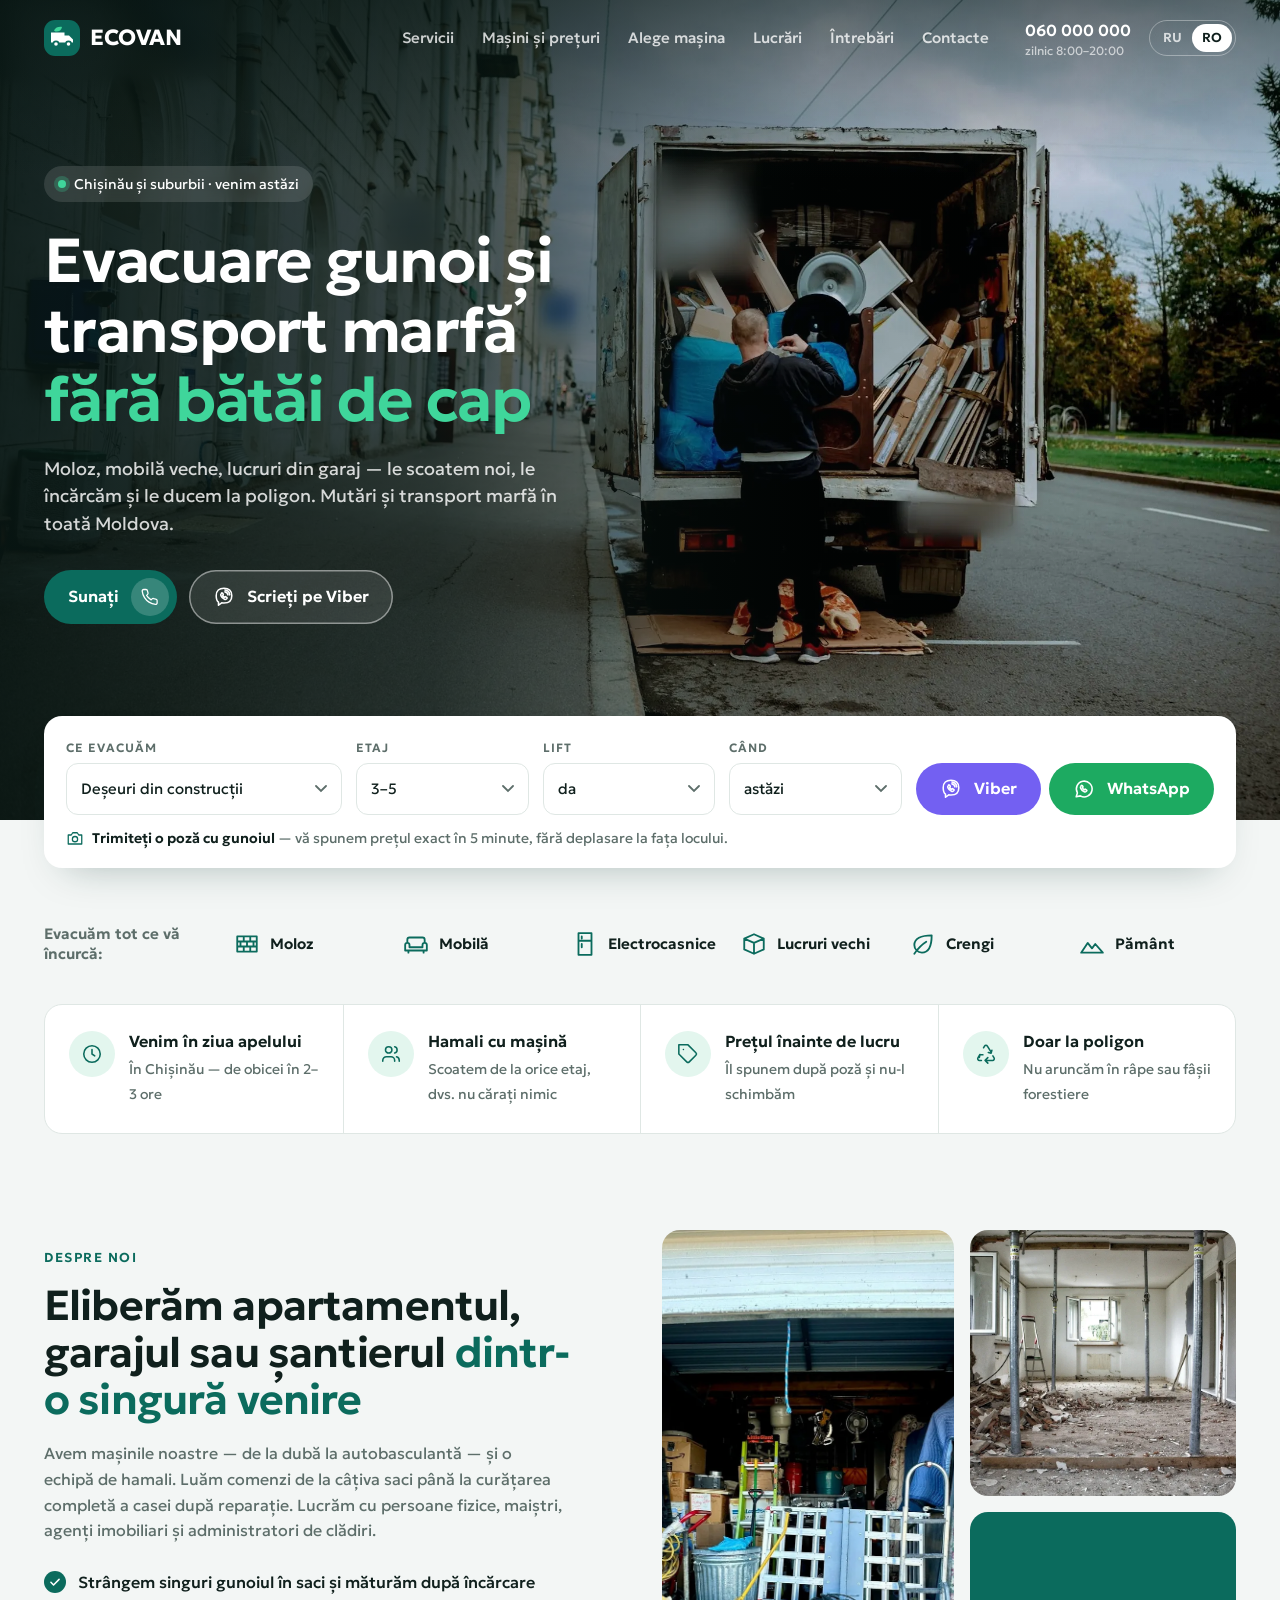
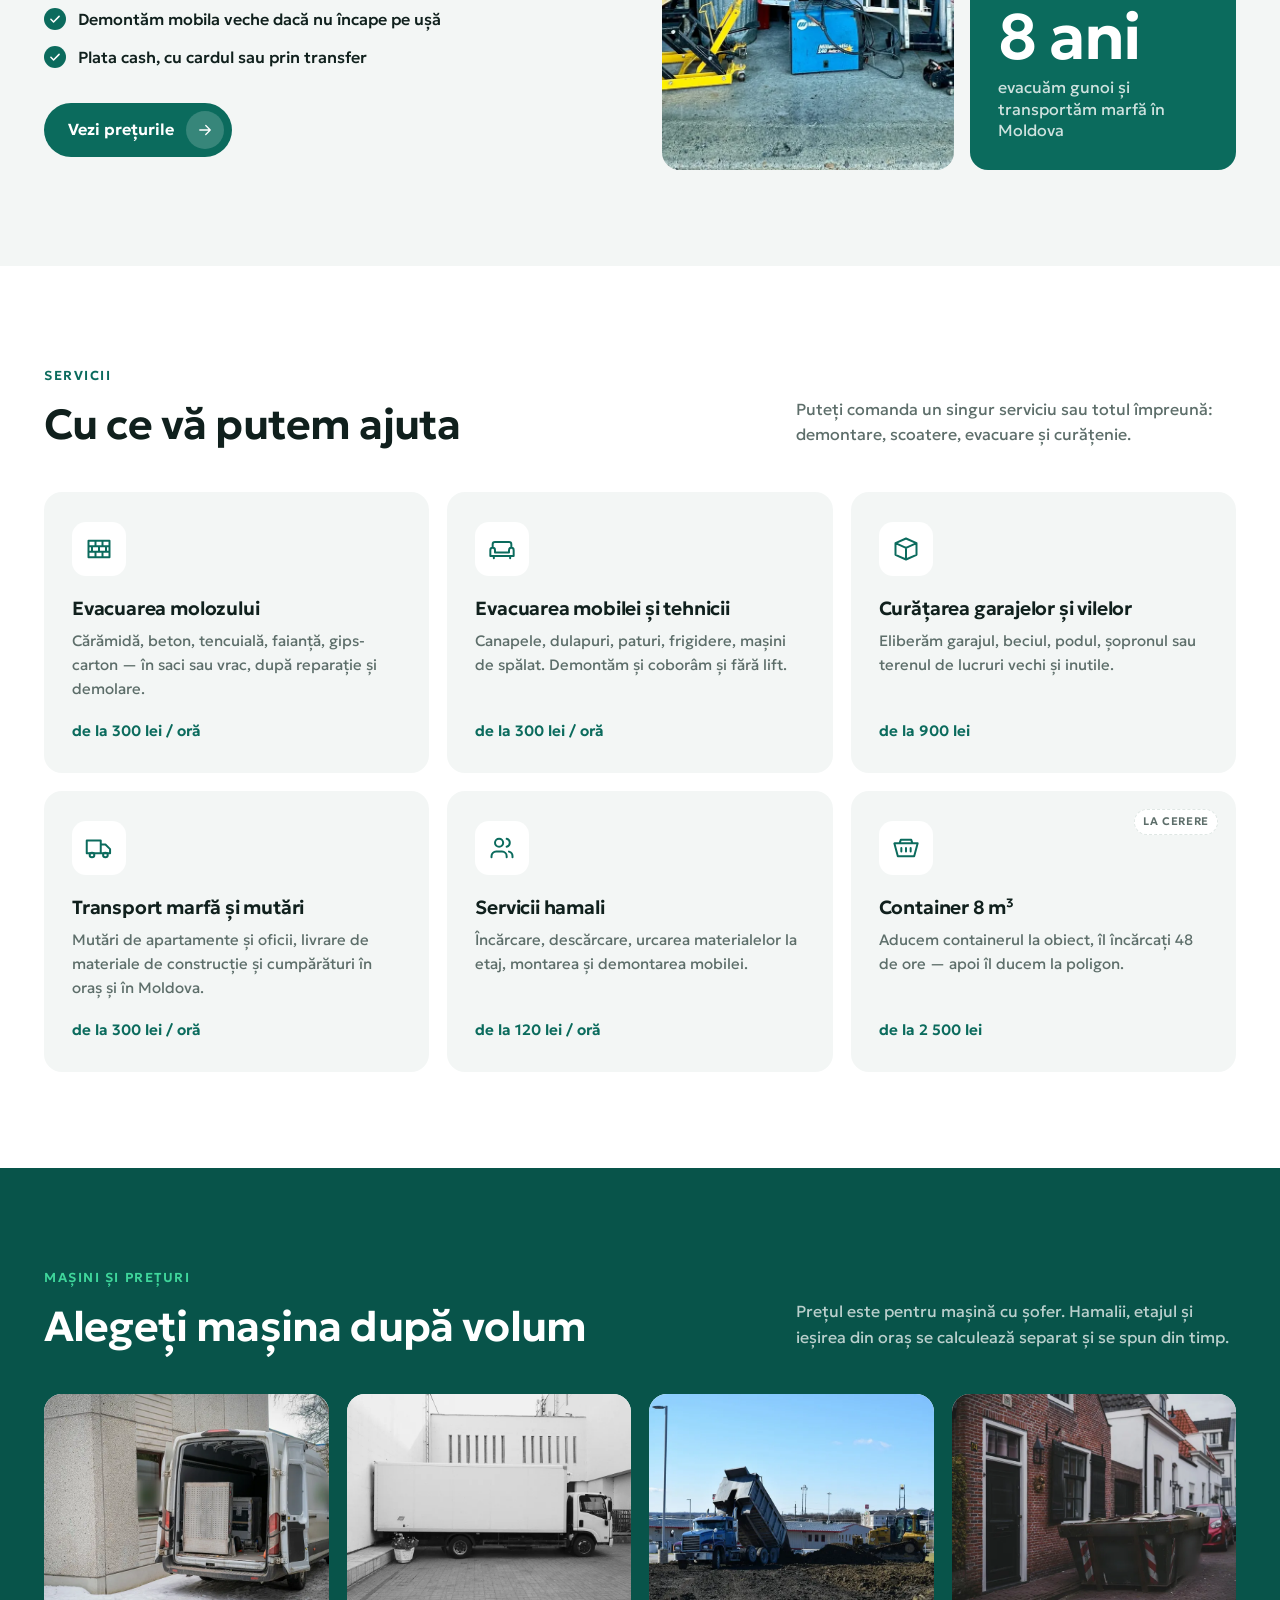
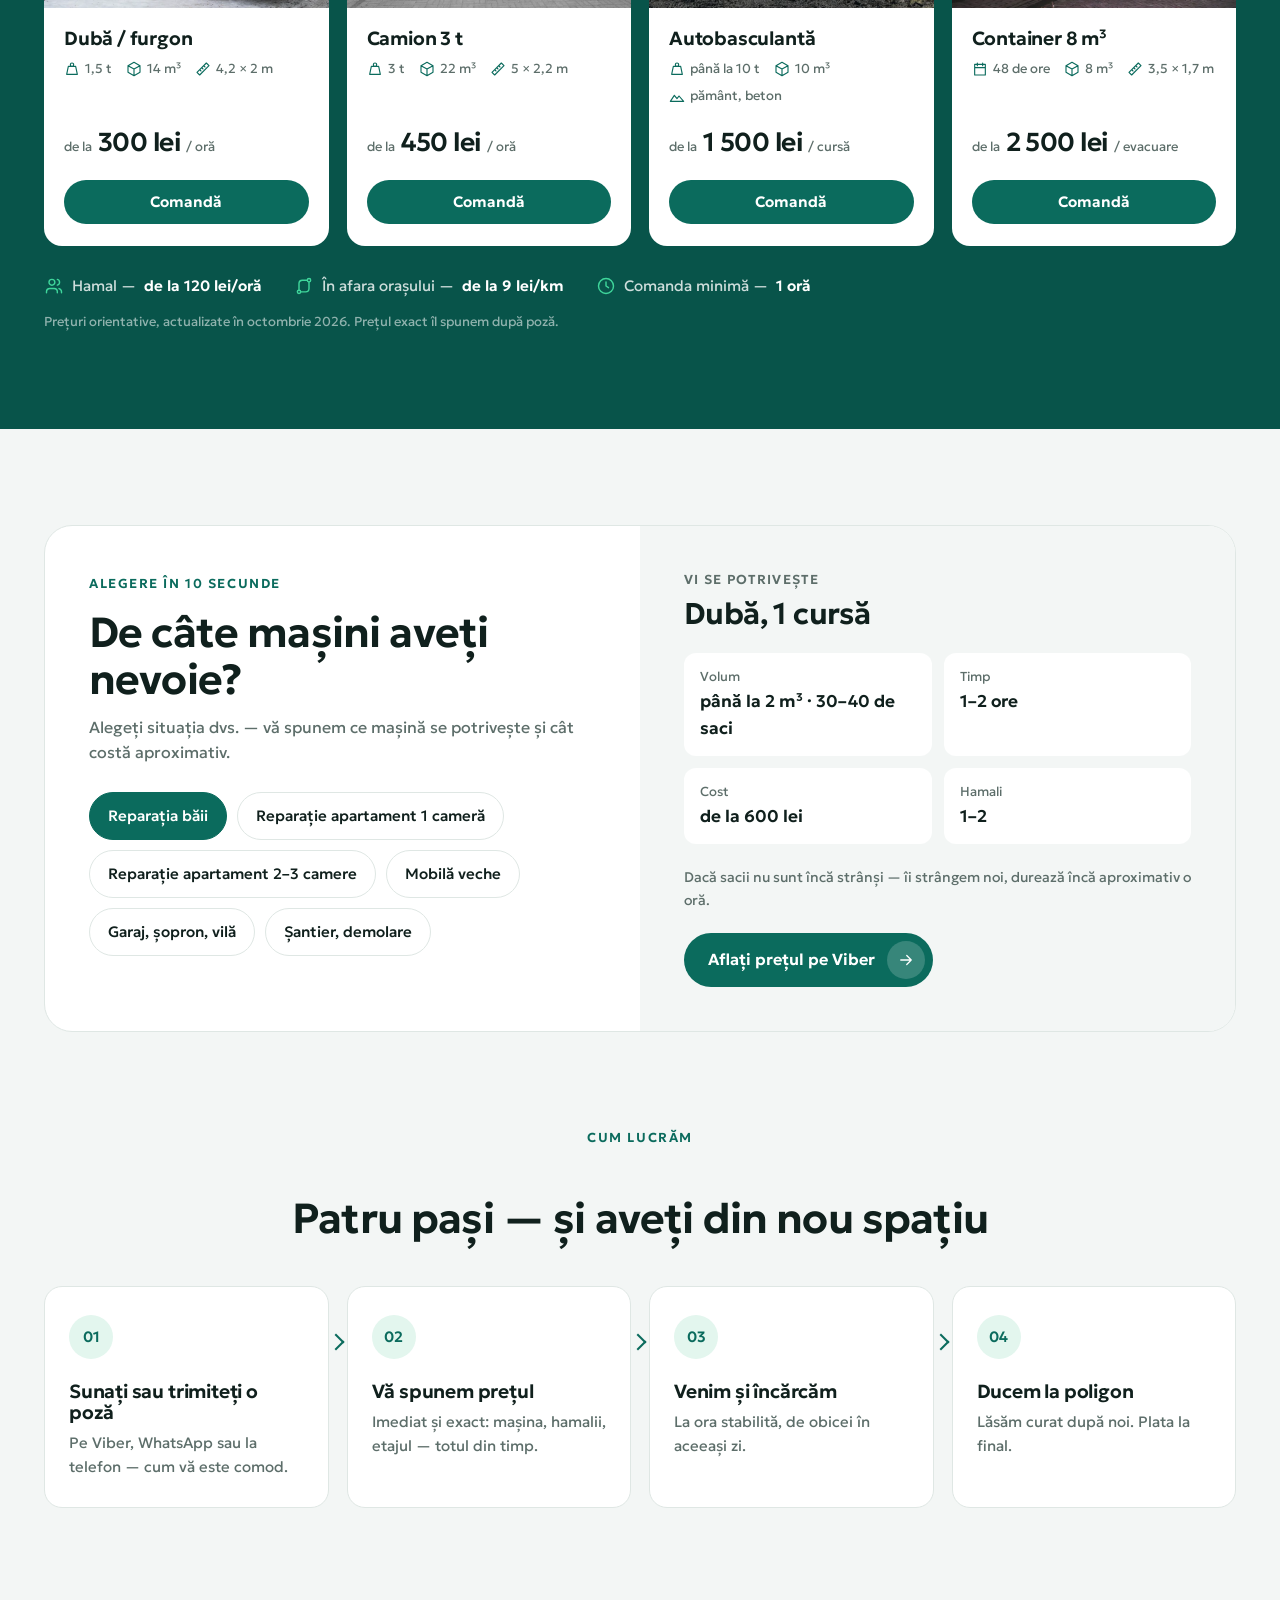
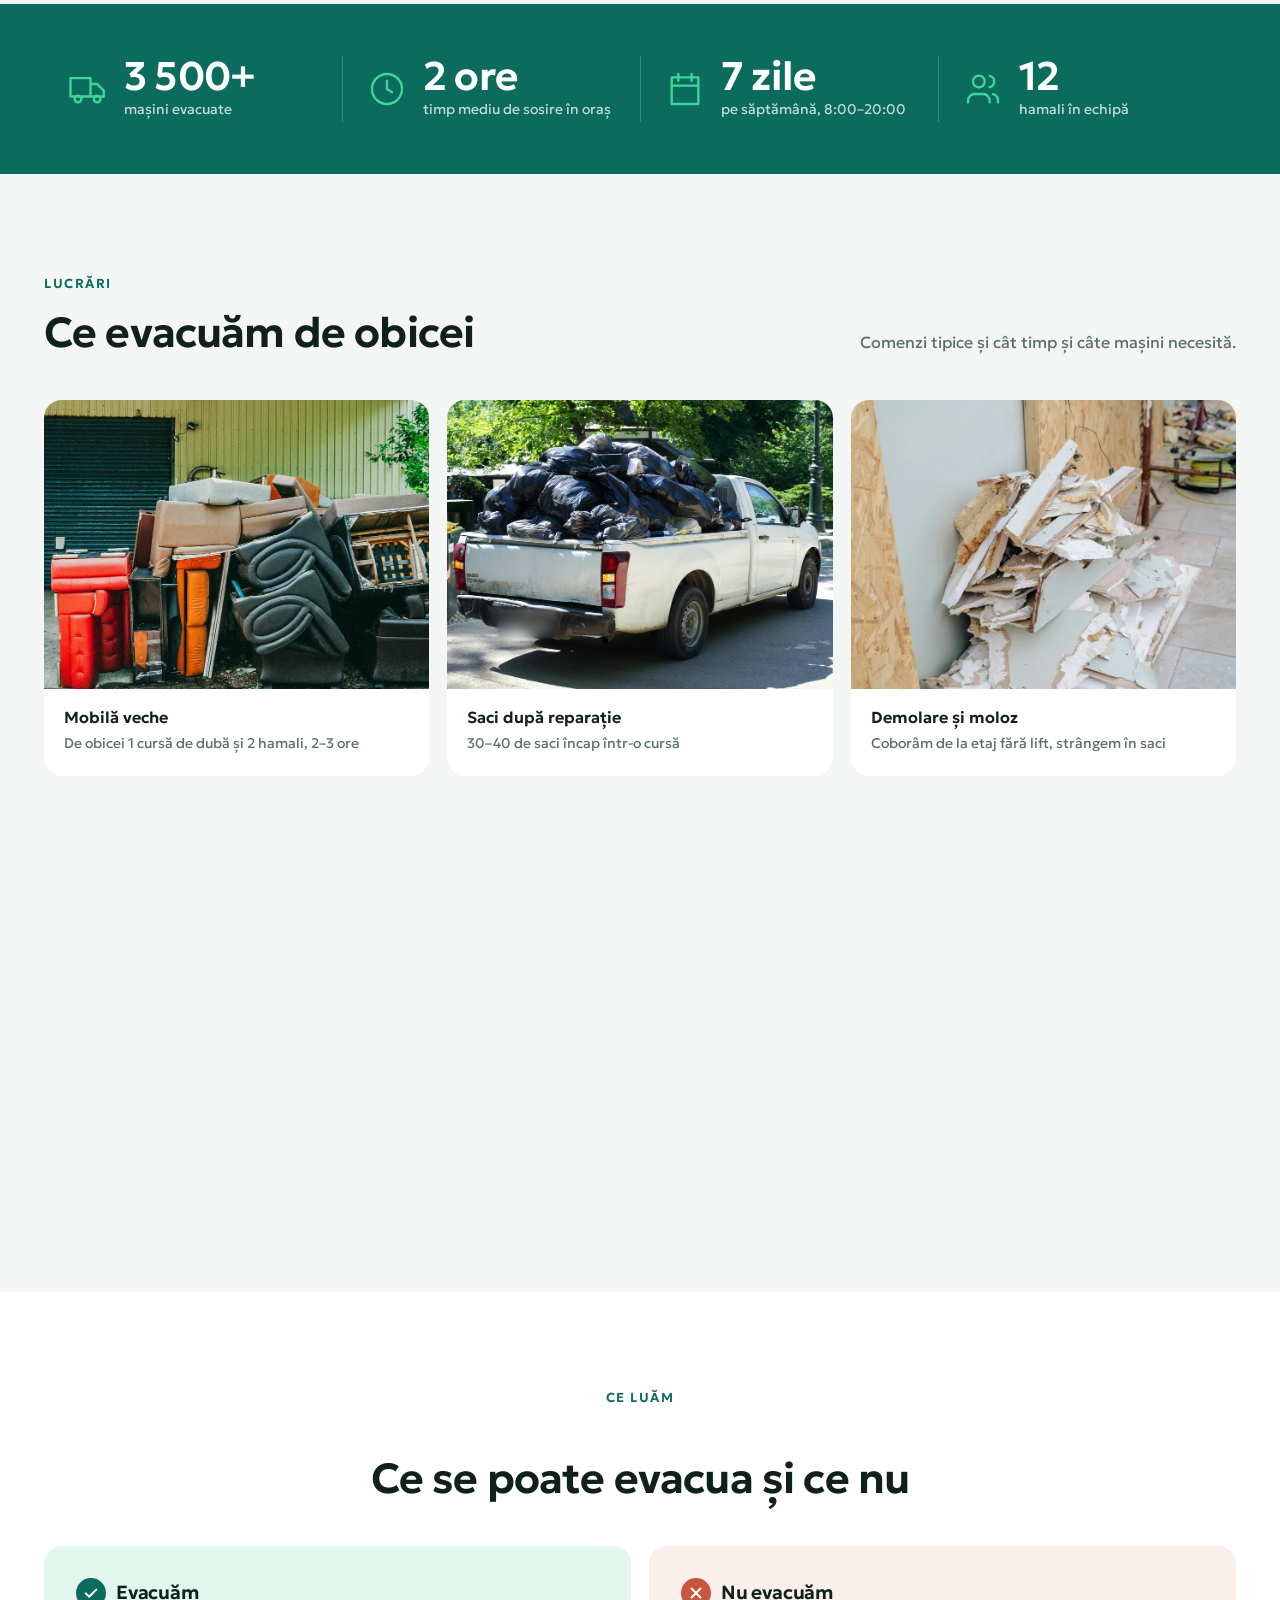
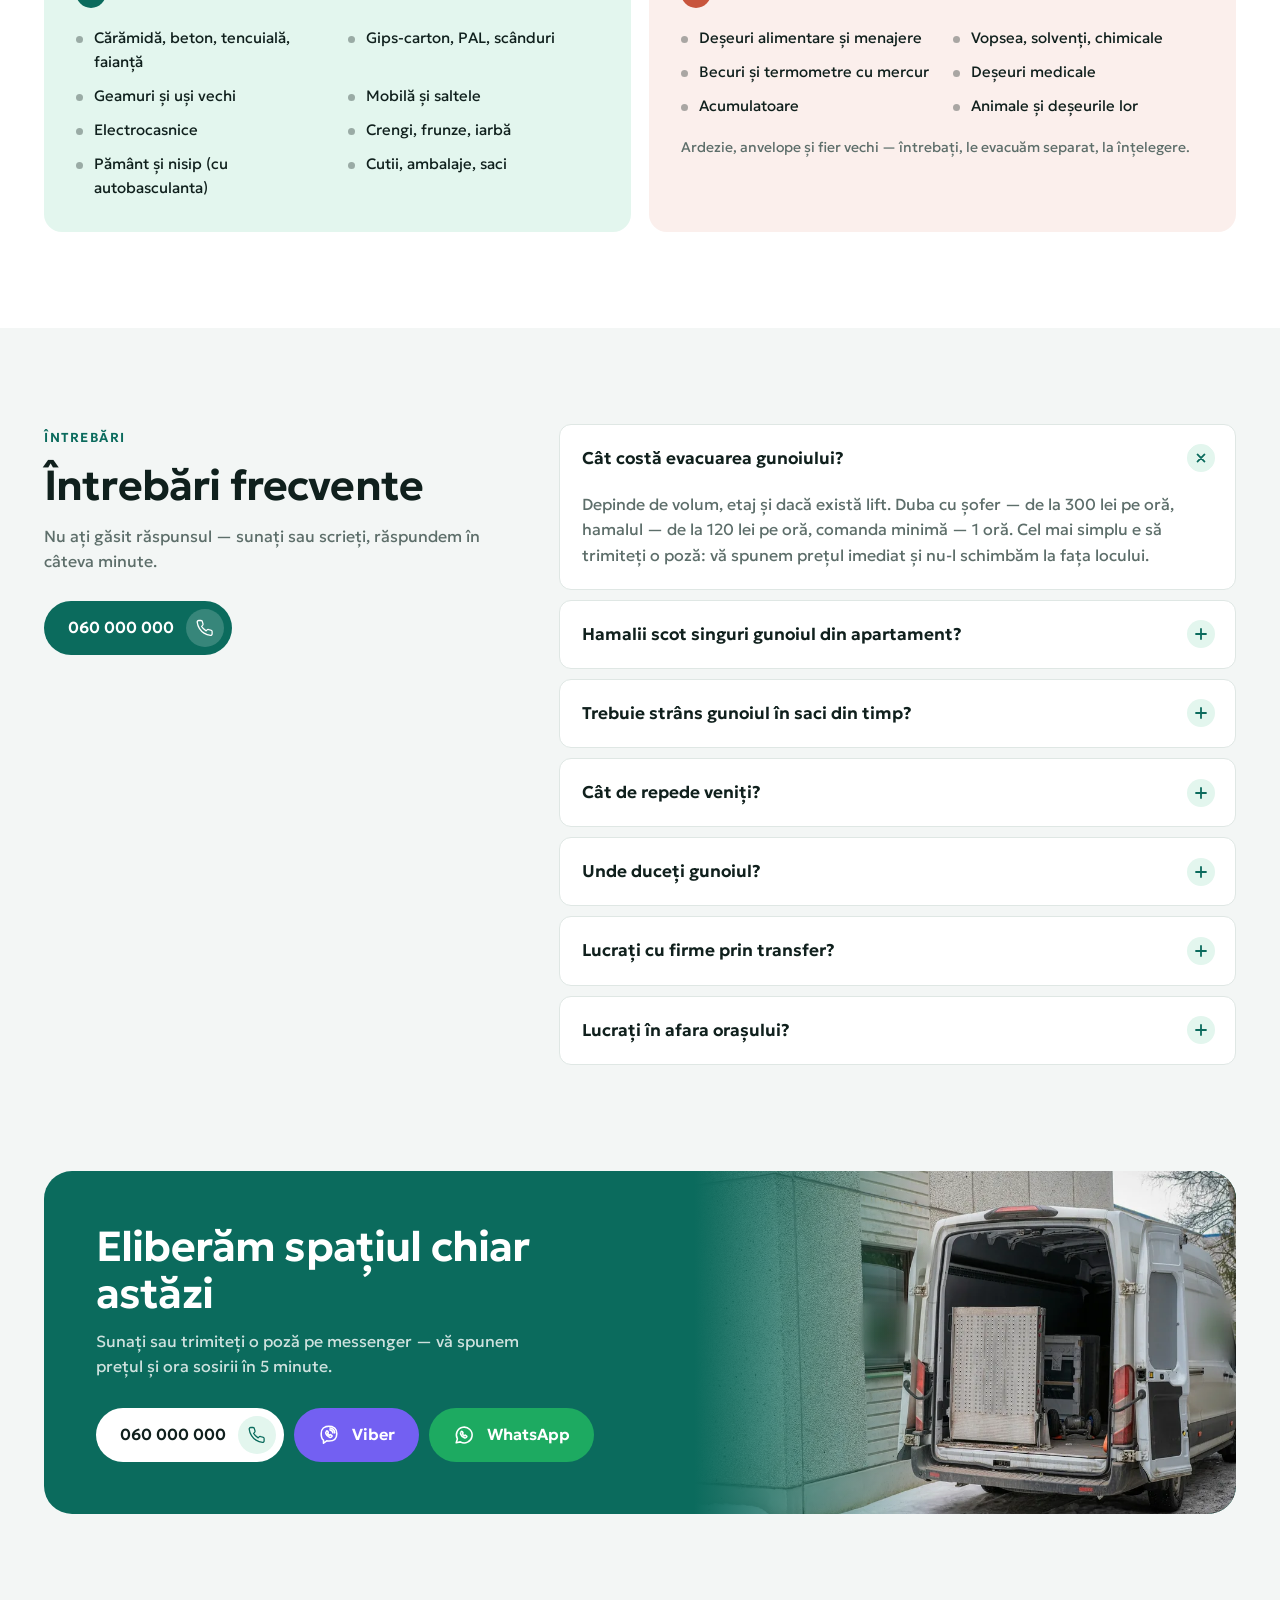
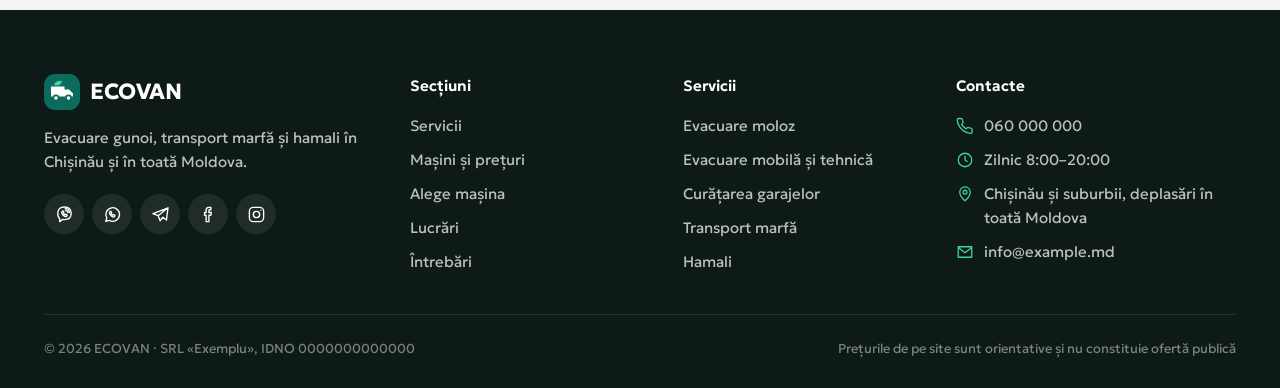
==== commit 7e6016b3: "Add files via upload" ====
--- a/ro.html
+++ b/ro.html
@@ -3,7 +3,7 @@
 <head>
 <meta charset="utf-8">
 <meta name="viewport" content="width=device-width,initial-scale=1">
-<title>Evacuare gunoi și transport marfă în Chișinău — ECOVAN · 069 000 000</title>
+<title>Evacuare gunoi și transport marfă în Chișinău — ECOVAN · 060 000 000</title>
 <meta name="description" content="Evacuarea deșeurilor din construcții, a mobilei vechi și a lucrurilor inutile, cu hamali. Transport marfă și mutări în Chișinău și Moldova. Dubă de la 300 lei/oră, venim în ziua apelului. Trimiteți o poză — vă spunem prețul.">
 <link rel="canonical" href="https://webonix-md.github.io/vyvoz/ro.html">
 <link rel="alternate" hreflang="ru" href="https://webonix-md.github.io/vyvoz/">
@@ -22,7 +22,7 @@
 <link rel="preload" href="fonts/Geologica-Regular.woff2" as="font" type="font/woff2" crossorigin>
 <link rel="stylesheet" href="style.css">
 <script type="application/ld+json">
-{"@context":"https://schema.org","@type":"MovingCompany","name":"ECOVAN","description":"Evacuare gunoi, transport marfă și hamali în Chișinău","telephone":"+37369000000","url":"https://webonix-md.github.io/vyvoz/ro.html","image":"https://webonix-md.github.io/vyvoz/img/og/og-square-ro.jpg","priceRange":"de la 300 MDL","areaServed":"Chișinău","address":{"@type":"PostalAddress","addressLocality":"Chișinău","addressCountry":"MD"},"openingHours":"Mo-Su 08:00-20:00"}
+{"@context":"https://schema.org","@type":"MovingCompany","name":"ECOVAN","description":"Evacuare gunoi, transport marfă și hamali în Chișinău","telephone":"+37360000000","url":"https://webonix-md.github.io/vyvoz/ro.html","image":"https://webonix-md.github.io/vyvoz/img/og/og-square-ro.jpg","priceRange":"de la 300 MDL","areaServed":"Chișinău","address":{"@type":"PostalAddress","addressLocality":"Chișinău","addressCountry":"MD"},"openingHours":"Mo-Su 08:00-20:00"}
 </script>
 </head>
 <body>
@@ -78,7 +78,7 @@
       <a href="#kontakty">Contacte</a>
     </nav>
     <div class="hdr__r">
-      <a class="hdr__tel" href="tel:+37369000000">069 000 000<small>zilnic 8:00–20:00</small></a>
+      <a class="hdr__tel" href="tel:+37360000000">060 000 000<small>zilnic 8:00–20:00</small></a>
       <div class="lang"><a href="index.html" hreflang="ru">RU</a><a href="ro.html" aria-current="page">RO</a></div>
       <button class="burger" id="burger" aria-label="Meniu" aria-expanded="false" aria-controls="nav"><svg class="i"><use href="#i-menu"/></svg></button>
     </div>
@@ -98,8 +98,8 @@
         <h1>Evacuare gunoi și transport marfă <span>fără bătăi de cap</span></h1>
         <p class="hero__lead">Moloz, mobilă veche, lucruri din garaj — le scoatem noi, le încărcăm și le ducem la poligon. Mutări și transport marfă în toată Moldova.</p>
         <div class="hero__cta">
-          <a class="btn btn--p" href="tel:+37369000000">Sunați <span class="ar"><svg class="i"><use href="#i-phone"/></svg></span></a>
-          <a class="btn btn--ghost" href="viber://chat?number=%2B37369000000"><svg class="i"><use href="#i-viber"/></svg>Scrieți pe Viber</a>
+          <a class="btn btn--p" href="tel:+37360000000">Sunați <span class="ar"><svg class="i"><use href="#i-phone"/></svg></span></a>
+          <a class="btn btn--ghost" href="viber://chat?number=%2B37360000000"><svg class="i"><use href="#i-viber"/></svg>Scrieți pe Viber</a>
         </div>
       </div></div>
     </div>
@@ -117,8 +117,8 @@
         <div><label for="q-when">Când</label>
           <select id="q-when"><option>astăzi</option><option>mâine</option><option>săptămâna aceasta</option></select></div>
         <div class="quick__btns">
-          <a class="btn btn--viber js-viber" href="viber://chat?number=%2B37369000000"><svg class="i"><use href="#i-viber"/></svg>Viber</a>
-          <a class="btn btn--wa js-wa" href="https://wa.me/37369000000" target="_blank" rel="noopener"><svg class="i"><use href="#i-wa"/></svg>WhatsApp</a>
+          <a class="btn btn--viber js-viber" href="viber://chat?number=%2B37360000000"><svg class="i"><use href="#i-viber"/></svg>Viber</a>
+          <a class="btn btn--wa js-wa" href="https://wa.me/37360000000" target="_blank" rel="noopener"><svg class="i"><use href="#i-wa"/></svg>WhatsApp</a>
         </div>
       </div>
       <p class="quick__note"><svg class="i"><use href="#i-camera"/></svg><span><b>Trimiteți o poză cu gunoiul</b> — vă spunem prețul exact în 5 minute, fără deplasare la fața locului.</span></p>
@@ -207,7 +207,7 @@
           <h3>Dubă / furgon</h3>
           <div class="car__specs"><span><svg class="i"><use href="#i-weight"/></svg>1,5 t</span><span><svg class="i"><use href="#i-cube"/></svg>14 m³</span><span><svg class="i"><use href="#i-ruler"/></svg>4,2 × 2 m</span></div>
           <div class="car__price"><small>de la</small><b>300 lei</b><small>/ oră</small></div>
-          <a class="btn btn--p btn--sm" href="viber://chat?number=%2B37369000000">Comandă</a>
+          <a class="btn btn--p btn--sm" href="viber://chat?number=%2B37360000000">Comandă</a>
         </div>
       </article>
       <article class="car rv">
@@ -216,7 +216,7 @@
           <h3>Camion 3 t</h3>
           <div class="car__specs"><span><svg class="i"><use href="#i-weight"/></svg>3 t</span><span><svg class="i"><use href="#i-cube"/></svg>22 m³</span><span><svg class="i"><use href="#i-ruler"/></svg>5 × 2,2 m</span></div>
           <div class="car__price"><small>de la</small><b>450 lei</b><small>/ oră</small></div>
-          <a class="btn btn--p btn--sm" href="viber://chat?number=%2B37369000000">Comandă</a>
+          <a class="btn btn--p btn--sm" href="viber://chat?number=%2B37360000000">Comandă</a>
         </div>
       </article>
       <article class="car rv">
@@ -225,7 +225,7 @@
           <h3>Autobasculantă</h3>
           <div class="car__specs"><span><svg class="i"><use href="#i-weight"/></svg>până la 10 t</span><span><svg class="i"><use href="#i-cube"/></svg>10 m³</span><span><svg class="i"><use href="#i-soil"/></svg>pământ, beton</span></div>
           <div class="car__price"><small>de la</small><b>1 500 lei</b><small>/ cursă</small></div>
-          <a class="btn btn--p btn--sm" href="viber://chat?number=%2B37369000000">Comandă</a>
+          <a class="btn btn--p btn--sm" href="viber://chat?number=%2B37360000000">Comandă</a>
         </div>
       </article>
       <article class="car rv">
@@ -234,7 +234,7 @@
           <h3>Container 8 m³</h3>
           <div class="car__specs"><span><svg class="i"><use href="#i-cal"/></svg>48 de ore</span><span><svg class="i"><use href="#i-cube"/></svg>8 m³</span><span><svg class="i"><use href="#i-ruler"/></svg>3,5 × 1,7 m</span></div>
           <div class="car__price"><small>de la</small><b>2 500 lei</b><small>/ evacuare</small></div>
-          <a class="btn btn--p btn--sm" href="viber://chat?number=%2B37369000000">Comandă</a>
+          <a class="btn btn--p btn--sm" href="viber://chat?number=%2B37360000000">Comandă</a>
         </div>
       </article>
     </div>
@@ -276,7 +276,7 @@
           </div>
           <p class="res__note" id="r-note"></p>
         </div>
-        <a class="btn btn--p" href="viber://chat?number=%2B37369000000">Aflați prețul pe Viber <span class="ar"><svg class="i"><use href="#i-arrow"/></svg></span></a>
+        <a class="btn btn--p" href="viber://chat?number=%2B37360000000">Aflați prețul pe Viber <span class="ar"><svg class="i"><use href="#i-arrow"/></svg></span></a>
       </div>
     </div>
   </div>
@@ -331,7 +331,7 @@
       <div class="work rv"><figure><img src="img/work-3.webp" width="900" height="675" alt="Grămadă de gips-carton spart într-un apartament" loading="lazy"></figure><figcaption><b>Demolare și moloz</b><span>Coborâm de la etaj fără lift, strângem în saci</span></figcaption></div>
       <div class="work rv"><figure><img src="img/work-4.webp" width="900" height="675" alt="Hamal duce un cărucior cu cutii spre dubă" loading="lazy"></figure><figcaption><b>Mutări și livrări</b><span>Apartament, oficiu, depozit — cu ambalare și montare</span></figcaption></div>
       <div class="work rv"><figure><img src="img/work-5.webp" width="900" height="675" alt="Un om duce o saltea veche pe stradă" loading="lazy"></figure><figcaption><b>Saltele, canapele, paturi</b><span>Chiar și un singur obiect — fără volum minim</span></figcaption></div>
-      <div class="works__more rv"><p>Trimiteți o poză cu gunoiul<span>Vă spunem ce mașină trebuie și cât va costa.</span></p><a class="btn btn--viber" href="viber://chat?number=%2B37369000000"><svg class="i"><use href="#i-viber"/></svg>Trimite poza</a></div>
+      <div class="works__more rv"><p>Trimiteți o poză cu gunoiul<span>Vă spunem ce mașină trebuie și cât va costa.</span></p><a class="btn btn--viber" href="viber://chat?number=%2B37360000000"><svg class="i"><use href="#i-viber"/></svg>Trimite poza</a></div>
     </div>
   </div>
 </section>
@@ -380,7 +380,7 @@
       <span class="eyebrow">Întrebări</span>
       <h2>Întrebări frecvente</h2>
       <p>Nu ați găsit răspunsul — sunați sau scrieți, răspundem în câteva minute.</p>
-      <a class="btn btn--p" href="tel:+37369000000">069 000 000 <span class="ar"><svg class="i"><use href="#i-phone"/></svg></span></a>
+      <a class="btn btn--p" href="tel:+37360000000">060 000 000 <span class="ar"><svg class="i"><use href="#i-phone"/></svg></span></a>
     </div>
     <div class="rv">
       <details open><summary>Cât costă evacuarea gunoiului?</summary><p>Depinde de volum, etaj și dacă există lift. Duba cu șofer — de la 300 lei pe oră, hamalul — de la 120 lei pe oră, comanda minimă — 1 oră. Cel mai simplu e să trimiteți o poză: vă spunem prețul imediat și nu-l schimbăm la fața locului.</p></details>
@@ -402,9 +402,9 @@
         <h2>Eliberăm spațiul chiar astăzi</h2>
         <p>Sunați sau trimiteți o poză pe messenger — vă spunem prețul și ora sosirii în 5 minute.</p>
         <div class="cta__btns">
-          <a class="btn btn--w" href="tel:+37369000000">069 000 000 <span class="ar"><svg class="i"><use href="#i-phone"/></svg></span></a>
-          <a class="btn btn--viber" href="viber://chat?number=%2B37369000000"><svg class="i"><use href="#i-viber"/></svg>Viber</a>
-          <a class="btn btn--wa" href="https://wa.me/37369000000" target="_blank" rel="noopener"><svg class="i"><use href="#i-wa"/></svg>WhatsApp</a>
+          <a class="btn btn--w" href="tel:+37360000000">060 000 000 <span class="ar"><svg class="i"><use href="#i-phone"/></svg></span></a>
+          <a class="btn btn--viber" href="viber://chat?number=%2B37360000000"><svg class="i"><use href="#i-viber"/></svg>Viber</a>
+          <a class="btn btn--wa" href="https://wa.me/37360000000" target="_blank" rel="noopener"><svg class="i"><use href="#i-wa"/></svg>WhatsApp</a>
         </div>
       </div>
       <div class="cta__img"><img src="img/cta.webp" width="900" height="675" alt="" loading="lazy"></div>
@@ -421,8 +421,8 @@
         <a href="#" class="logo"><svg viewBox="0 0 36 36" aria-hidden="true"><rect width="36" height="36" rx="11" fill="#0B6B5D"/><path d="M7 12.5h13.5v10H7zM20.5 15.5h4.5l4 4v3h-8.5z" fill="#fff"/><circle cx="12" cy="24" r="2.6" fill="#fff" stroke="#0B6B5D" stroke-width="1.6"/><circle cx="24.5" cy="24" r="2.6" fill="#fff" stroke="#0B6B5D" stroke-width="1.6"/><path d="M10 10.5c1.5-3 4.5-4 8-3.6-.6 3.2-3 5-6.6 4.6" fill="#3FD69B"/></svg>ECOVAN</a>
         <p>Evacuare gunoi, transport marfă și hamali în Chișinău și în toată Moldova.</p>
         <div class="foot__soc">
-          <a href="viber://chat?number=%2B37369000000" aria-label="Viber"><svg class="i"><use href="#i-viber"/></svg></a>
-          <a href="https://wa.me/37369000000" aria-label="WhatsApp" target="_blank" rel="noopener"><svg class="i"><use href="#i-wa"/></svg></a>
+          <a href="viber://chat?number=%2B37360000000" aria-label="Viber"><svg class="i"><use href="#i-viber"/></svg></a>
+          <a href="https://wa.me/37360000000" aria-label="WhatsApp" target="_blank" rel="noopener"><svg class="i"><use href="#i-wa"/></svg></a>
           <a href="https://t.me/" aria-label="Telegram" target="_blank" rel="noopener"><svg class="i"><use href="#i-tg"/></svg></a>
           <a href="https://facebook.com/" aria-label="Facebook" target="_blank" rel="noopener"><svg class="i"><use href="#i-fb"/></svg></a>
           <a href="https://instagram.com/" aria-label="Instagram" target="_blank" rel="noopener"><svg class="i"><use href="#i-ig"/></svg></a>
@@ -439,7 +439,7 @@
       <div>
         <h4>Contacte</h4>
         <ul class="foot__c">
-          <li><svg class="i"><use href="#i-phone"/></svg><a href="tel:+37369000000">069 000 000</a></li>
+          <li><svg class="i"><use href="#i-phone"/></svg><a href="tel:+37360000000">060 000 000</a></li>
           <li><svg class="i"><use href="#i-clock"/></svg>Zilnic 8:00–20:00</li>
           <li><svg class="i"><use href="#i-pin"/></svg>Chișinău și suburbii, deplasări în toată Moldova</li>
           <li><svg class="i"><use href="#i-mail"/></svg><a href="mailto:info@example.md">info@example.md</a></li>
@@ -452,9 +452,9 @@
 
 <!-- нижняя панель на телефоне -->
 <nav class="mbar" aria-label="Contactați-ne">
-  <a class="m-tel" href="tel:+37369000000"><svg class="i"><use href="#i-phone"/></svg>Apel</a>
-  <a class="m-vb" href="viber://chat?number=%2B37369000000"><svg class="i"><use href="#i-viber"/></svg>Viber</a>
-  <a class="m-wa" href="https://wa.me/37369000000" target="_blank" rel="noopener"><svg class="i"><use href="#i-wa"/></svg>WhatsApp</a>
+  <a class="m-tel" href="tel:+37360000000"><svg class="i"><use href="#i-phone"/></svg>Apel</a>
+  <a class="m-vb" href="viber://chat?number=%2B37360000000"><svg class="i"><use href="#i-viber"/></svg>Viber</a>
+  <a class="m-wa" href="https://wa.me/37360000000" target="_blank" rel="noopener"><svg class="i"><use href="#i-wa"/></svg>WhatsApp</a>
 </nav>
 <div class="toast" id="toast" role="status"></div>
 
